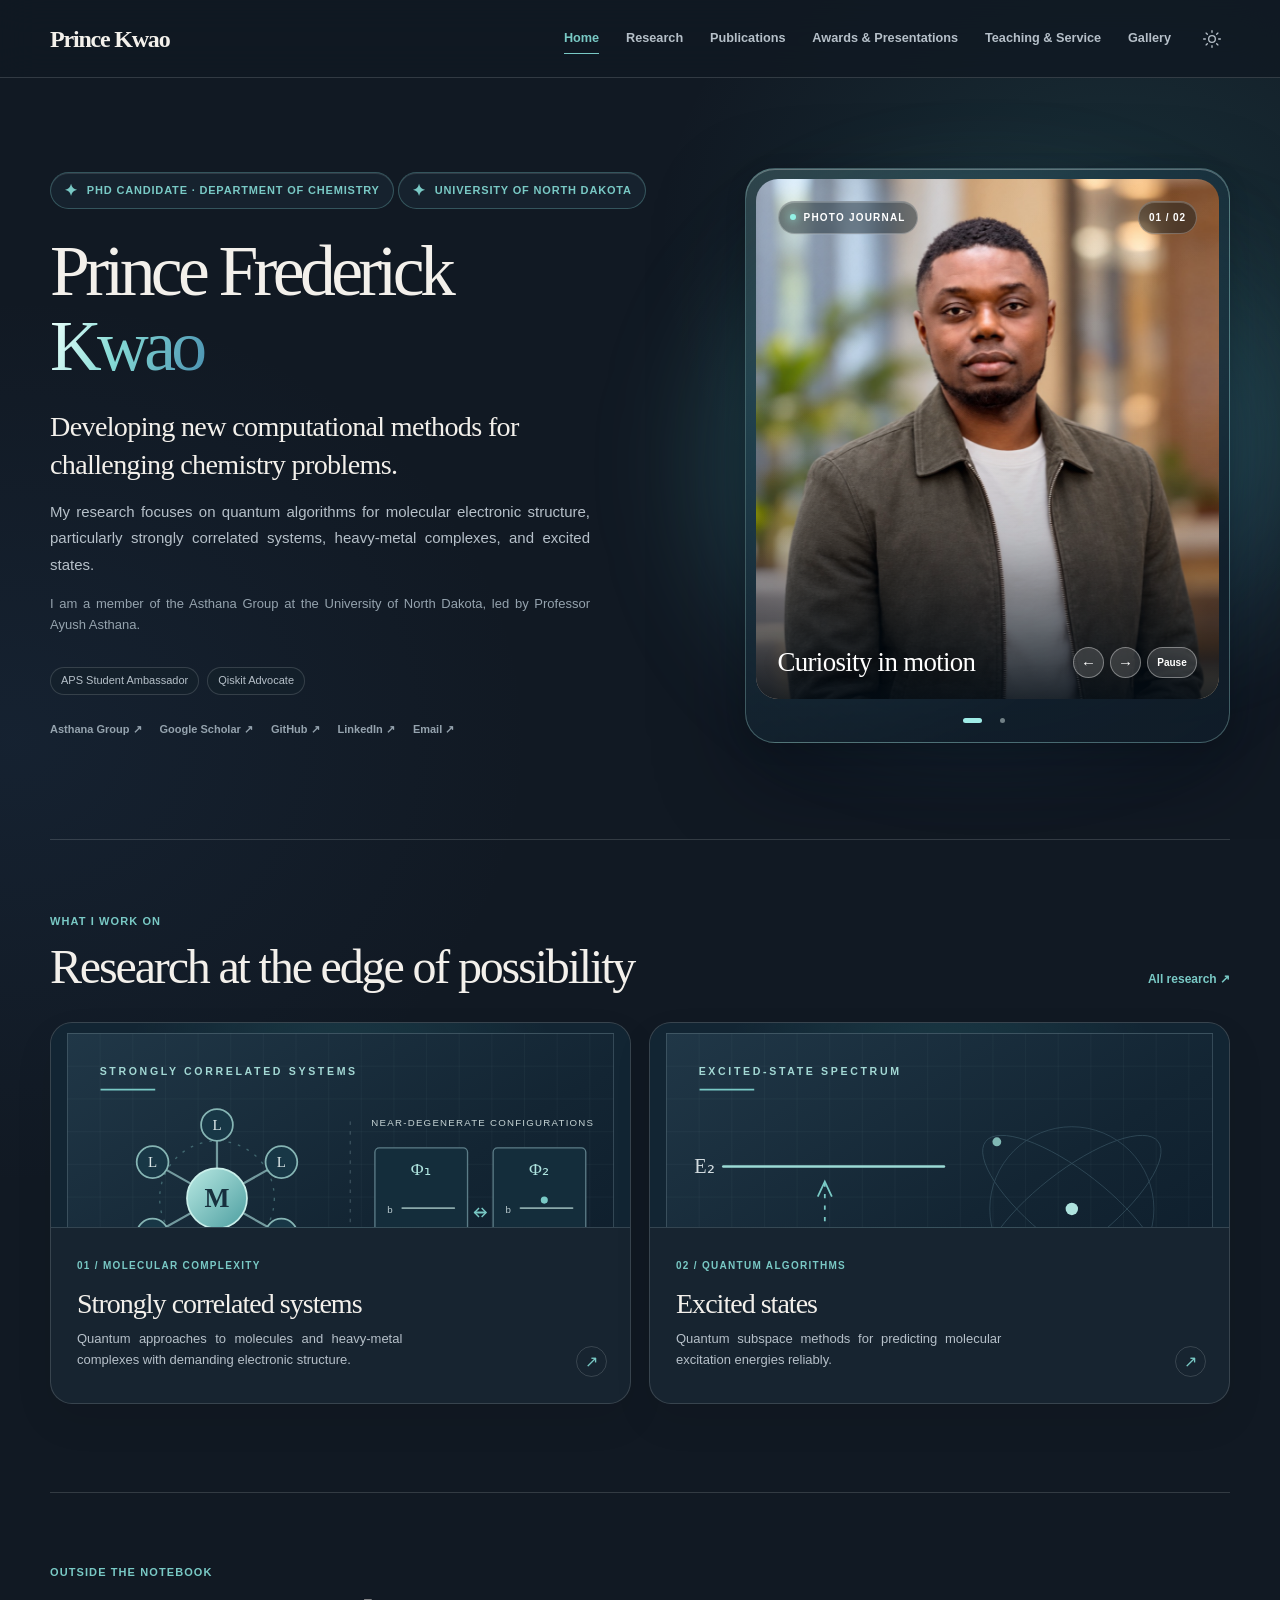
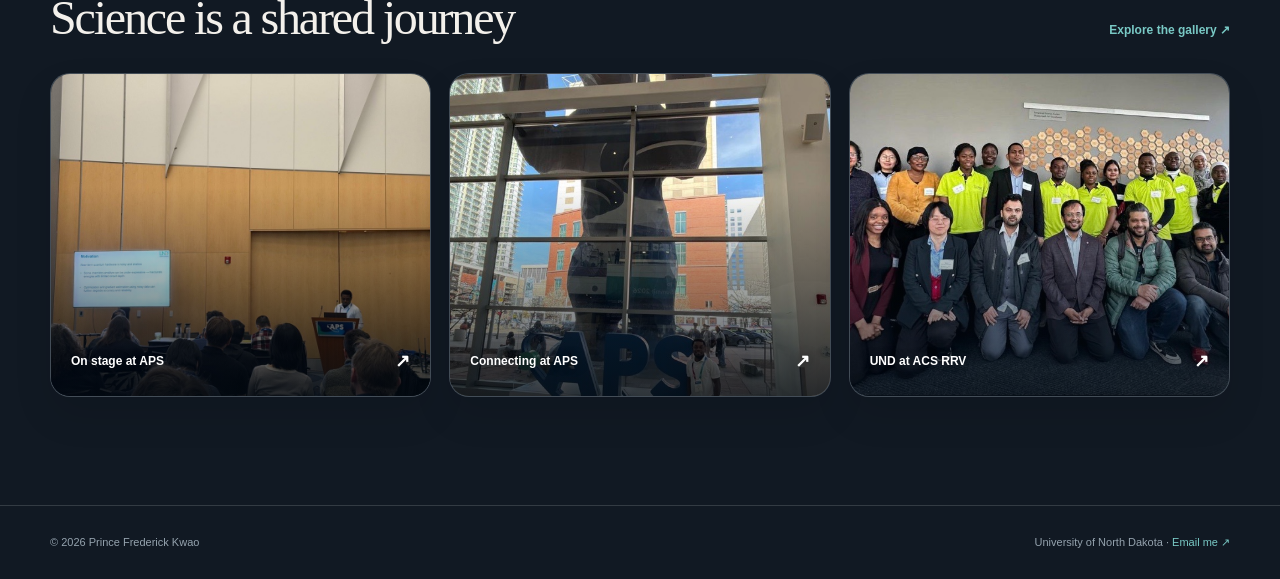
==== index.html @ b31c8ed3 "save" ====
<!doctype html>
<html lang="en" data-theme="dark">
<head>
  <meta charset="utf-8">
  <meta name="viewport" content="width=device-width, initial-scale=1">
  <meta name="theme-color" content="#111923">
  <meta name="color-scheme" content="dark light">
  <meta name="description" content="Prince Frederick Kwao studies quantum algorithms for strongly correlated molecules, heavy-metal complexes, and excited states at the University of North Dakota.">
  <meta property="og:type" content="website">
  <meta property="og:title" content="Prince Kwao">
  <meta property="og:description" content="Prince Frederick Kwao studies quantum algorithms for strongly correlated molecules, heavy-metal complexes, and excited states at the University of North Dakota.">
  <meta property="og:image" content="assets/hpg-home.jpg">
  <link rel="icon" type="image/svg+xml" href="assets/ini.svg">
  <link rel="stylesheet" href="styles.css">
  <script src="script.js" defer></script>
  <title>Prince Kwao | PhD Candidate</title>
</head>
<body class="home-page">
  <a class="skip-link" href="#main">Skip to content</a>
  <header class="site-header">
    <div class="container header-inner">
      <a class="site-name" href="index.html" aria-label="Prince Kwao, home">Prince Kwao</a>
      <nav class="site-nav" id="site-nav" aria-label="Main navigation">
          <a href="index.html" aria-current="page">Home</a>
          <a href="research.html">Research</a>
          <a href="publications.html">Publications</a>
          <a href="awards-presentations.html">Awards &amp; Presentations</a>
          <a href="teaching.html">Teaching &amp; Service</a>
          <a href="gallery.html">Gallery</a>

      </nav>
      <div class="header-controls">
        <button class="mobile-menu-toggle" type="button" data-menu-toggle aria-controls="site-nav" aria-expanded="false" aria-label="Open menu">Menu</button>
        <button class="icon-button theme-toggle" type="button" data-theme-toggle aria-label="Switch to light theme" title="Switch light/dark theme"><svg class="sun-icon" viewBox="0 0 24 24" fill="none" aria-hidden="true"><circle cx="12" cy="12" r="4" stroke="currentColor" stroke-width="1.6"/><path d="M12 2v2m0 16v2M4.9 4.9l1.5 1.5m11.2 11.2 1.5 1.5M2 12h2m16 0h2M4.9 19.1l1.5-1.5M17.6 6.4l1.5-1.5" stroke="currentColor" stroke-width="1.6" stroke-linecap="round"/></svg><svg class="moon-icon" viewBox="0 0 24 24" fill="none" aria-hidden="true"><path d="M20 14a8.5 8.5 0 0 1-10-10A8.5 8.5 0 1 0 20 14Z" stroke="currentColor" stroke-width="1.6" stroke-linejoin="round"/></svg></button>
      </div>
    </div>
  </header>
  <main id="main">
    <section class="home-hero" aria-labelledby="hero-title">
      <div class="container home-hero-grid">
        <div class="home-hero-copy">
          <p class="home-intro-label"><span class="home-intro-spark" aria-hidden="true">✦</span> PhD Candidate · Department of Chemistry</p>
          <p class="home-intro-label"><span class="home-intro-spark" aria-hidden="true">✦</span> University of North Dakota</p>
          <h1 id="hero-title"><span>Prince Frederick</span><span class="home-name-accent">Kwao</span></h1>
          <p class="home-hero-lead">Developing new computational methods for challenging chemistry problems.</p>
          <p class="home-hero-summary">My research focuses on quantum algorithms for molecular electronic structure, particularly strongly correlated systems, heavy-metal complexes, and excited states.</p>
          <p class="home-hero-affiliation">I am a member of the Asthana Group at the University of North Dakota, led by Professor Ayush Asthana.</p>

          <div class="home-credentials" aria-label="Professional roles">
            <span>APS Student Ambassador</span><span>Qiskit Advocate</span>
          </div>
          <div class="home-social" aria-label="Professional links">
            <a href="https://theasthanagroup.com/" target="_blank" rel="noopener noreferrer">Asthana Group ↗</a>
            <a href="https://scholar.google.com/citations?user=Vb4avzoAAAAJ" target="_blank" rel="noopener noreferrer">Google Scholar ↗</a>
            <a href="https://github.com/princekfred" target="_blank" rel="noopener noreferrer">GitHub ↗</a>
            <a href="https://www.linkedin.com/in/princekfred/" target="_blank" rel="noopener noreferrer">LinkedIn ↗</a>
            <a href="mailto:prince.kwao@und.edu">Email ↗</a>
          </div>
        </div>

        <div class="home-visual">
          <div class="home-visual-glow" aria-hidden="true"></div>
          <div class="home-picture-frame" data-home-slideshow role="region" aria-roledescription="carousel" aria-label="Prince Kwao in portraits and research moments">
            <div class="home-picture-stage">
              <figure class="home-slide is-active" data-slide data-caption="Curiosity in motion" aria-hidden="false">
                <img src="assets/prince-home.jpg" width="1254" height="1254" alt="Portrait of Prince Frederick Kwao wearing an olive jacket" fetchpriority="high">
              </figure>
              <figure class="home-slide" data-slide data-caption="A moment of recognition" data-detail="Academic recognition" aria-hidden="true">
                <img src="assets/gallery/academic-1.jpeg" width="767" height="1024" alt="Prince and a colleague holding graduate scholarship certificates" loading="lazy">
              </figure>
              <div class="home-picture-top" aria-hidden="true"><span class="home-photo-label"><span></span> Photo journal</span><span class="home-photo-count" data-slide-count>01 / 02</span></div>
              <div class="home-picture-bottom">
                <div class="home-picture-caption-wrap" aria-live="off" aria-atomic="true">
                  <p class="home-picture-detail" data-slide-detail></p>
                  <p class="home-picture-caption" data-slide-caption>Curiosity in motion</p>
                </div>
                <div class="home-picture-controls">
                  <button type="button" data-slide-prev aria-label="Previous photo"><span aria-hidden="true">←</span></button>
                  <button type="button" data-slide-next aria-label="Next photo"><span aria-hidden="true">→</span></button>
                  <button class="home-motion-toggle" type="button" data-slide-toggle aria-label="Pause photo slideshow"><span data-slide-toggle-label>Pause</span></button>
                </div>
              </div>
            </div>
            <div class="home-slide-dots" aria-label="Choose a photo">
              <button type="button" data-slide-dot aria-label="Show portrait in olive jacket" aria-current="true"><span></span></button>
              <button type="button" data-slide-dot aria-label="Show academic recognition photo"><span></span></button>
            </div>
          </div>
        </div>
      </div>
    </section>

    <section class="home-research container" aria-labelledby="home-research-title">
      <div class="home-section-heading">
        <div><p class="eyebrow">What I work on</p><h2 id="home-research-title">Research at the edge of possibility</h2></div>
        <a href="research.html" class="home-section-link">All research <span aria-hidden="true">↗</span></a>
      </div>
      <div class="home-research-grid">
        <a class="home-research-card" href="research.html#strong-correlation">
          <div class="home-research-art"><img src="assets/research-correlation.svg" width="620" height="380" alt="" loading="lazy"></div>
          <div class="home-research-card-copy"><span class="home-card-index">01 / Molecular complexity</span><h3>Strongly correlated systems</h3><p>Quantum approaches to molecules and heavy-metal complexes with demanding electronic structure.</p><span class="home-card-arrow" aria-hidden="true">↗</span></div>
        </a>
        <a class="home-research-card" href="research.html#excited-states">
          <div class="home-research-art"><img src="assets/research-excited.svg" width="620" height="380" alt="" loading="lazy"></div>
          <div class="home-research-card-copy"><span class="home-card-index">02 / Quantum algorithms</span><h3>Excited states</h3><p>Quantum subspace methods for predicting molecular excitation energies reliably.</p><span class="home-card-arrow" aria-hidden="true">↗</span></div>
        </a>
      </div>
    </section>

    <section class="home-moments container" aria-labelledby="home-moments-title">
      <div class="home-section-heading">
        <div><p class="eyebrow">Outside the notebook</p><h2 id="home-moments-title">Science is a shared journey</h2></div>
        <a href="gallery.html" class="home-section-link">Explore the gallery <span aria-hidden="true">↗</span></a>
      </div>
      <div class="home-moments-grid">
        <a class="home-moment-card" href="gallery.html#presentations"><img src="assets/gallery/aps'26.jpeg" width="1024" height="768" alt="Prince speaking during an APS conference presentation" loading="lazy"><span>On stage at APS <span aria-hidden="true">↗</span></span></a>
        <a class="home-moment-card" href="gallery.html#presentations"><img src="assets/gallery/APS-1.jpeg" width="576" height="1024" alt="Prince at an APS conference event" loading="lazy"><span>Connecting at APS <span aria-hidden="true">↗</span></span></a>
        <a class="home-moment-card" href="gallery.html#presentations"><img src="assets/gallery/ACS RRV 2026.jpeg" width="1024" height="536" alt="University of North Dakota group at the ACS Red River Valley research conference" loading="lazy"><span>UND at ACS RRV <span aria-hidden="true">↗</span></span></a>
      </div>
    </section>
  </main>
  <footer class="site-footer">
    <div class="container footer-inner">
      <span>© <span id="year">2026</span> Prince Frederick Kwao</span>
      <span>University of North Dakota · <a href="mailto:prince.kwao@und.edu">Email me ↗</a></span>
    </div>
  </footer>
</body>
</html>
---- styles.css ----
/* Prince Frederick Kwao — multi-page personal academic website.
   Plain CSS + HTML: nothing here requires a framework or paid hosting. */
:root {
  --bg: #111923;
  --panel: #192632;
  --panel-soft: #15212c;
  --text: #f3f0eb;
  --muted: #b6c0c9;
  --subtle: #95a3ae;
  --accent: #79C9C5;
  --accent-ink: #0e1924;
  --border: rgba(230, 233, 235, .16);
  --max: 1060px;
  --sans: -apple-system, BlinkMacSystemFont, "Segoe UI", Arial, sans-serif;
  --serif: Georgia, "Times New Roman", serif;
}
:root[data-theme="light"] {
  --bg: #fbfaf7;
  --panel: #fff;
  --panel-soft: #f4f2ed;
  --text: #202e3b;
  --muted: #4c5a65;
  --subtle: #63727e;
  --accent: #126B70;
  --accent-ink: #fff;
  --border: rgba(35, 50, 64, .15);
}
* { box-sizing: border-box; }
html { scroll-behavior: smooth; scroll-padding-top: 110px; }
body { background: var(--bg); color: var(--text); font: 15px/1.75 var(--sans); margin: 0; -webkit-font-smoothing: antialiased; }
a { color: inherit; text-decoration: none; }
button { font: inherit; }
img { display: block; max-width: 100%; }
h1, h2, h3, p { overflow-wrap: break-word; }
h1, h2, h3 { text-wrap: balance; }
:where(a,button):focus-visible { outline: 2px solid var(--accent); outline-offset: 5px; }
::selection { background: var(--accent); color: var(--accent-ink); }
.container { width: min(calc(100% - 56px), var(--max)); margin-inline: auto; }
.skip-link { position: fixed; top: -100px; left: 16px; padding: 8px 13px; background: var(--accent); color: var(--accent-ink); z-index: 50; }
.skip-link:focus { top: 14px; }

/* Top navigation deliberately stays visible, including on mobile. */
.site-header { position: sticky; z-index: 20; top: 0; border-bottom: 1px solid var(--border); background: var(--bg); }
@supports (backdrop-filter: blur(12px)) { .site-header { background: color-mix(in srgb, var(--bg) 95%, transparent); backdrop-filter: blur(12px); } }
.header-inner { min-height: 77px; display: flex; align-items: center; gap: 22px; }
.site-name { font-family: var(--serif); font-size: 24px; font-weight: 700; letter-spacing: -.045em; white-space: nowrap; }
.site-nav { display: flex; gap: clamp(14px, 2.1vw, 29px); align-items: center; margin-left: auto; }
.site-nav a { color: var(--muted); font-size: 12.7px; font-weight: 570; white-space: nowrap; padding: 8px 0; position: relative; }
.site-nav a:hover, .site-nav a[aria-current="page"] { color: var(--accent); }
.site-nav a[aria-current="page"]::after { position: absolute; content: ""; height: 1px; background: var(--accent); bottom: 4px; left: 0; right: 0; }
.header-controls { display: flex; align-items: center; }
.mobile-menu-toggle { display: none; }
.icon-button { display: grid; place-items: center; height: 37px; width: 37px; background: none; color: var(--muted); border: 1px solid transparent; border-radius: 50%; cursor: pointer; }
.icon-button:hover { background: var(--panel); color: var(--accent); }
.icon-button svg { width: 20px; height: 20px; }
:root[data-theme="light"] .sun-icon, :root[data-theme="dark"] .moon-icon { display: none; }

/* Shared type and links */
.eyebrow { margin: 0 0 13px; color: var(--accent); font-size: 11px; font-weight: 700; text-transform: uppercase; letter-spacing: .10em; }
.text-arrow, .quiet-link { display: inline-block; color: var(--accent); font-size: 13px; font-weight: 650; }
.text-arrow:hover, .quiet-link:hover { text-decoration: underline; text-underline-offset: 5px; }
.text-arrow span, .quiet-link span { padding-left: 4px; }
/* Align long-form copy on both edges without stretching labels and captions. */
.home-hero-summary, .home-hero-affiliation, .home-research-card p,
.page-lead, .research-feature p:not(.feature-number), .paper-description,
.teaching-list p:not(.eyebrow) {
  text-align: justify;
  text-justify: inter-word;
  hyphens: auto;
}

/* Home profile */
.hero { display: flex; flex-direction: column; align-items: center; justify-content: center; gap: 30px; min-height: calc(100vh - 145px); min-height: calc(100svh - 145px); padding-top: 70px; padding-bottom: 80px; text-align: center; }
.hero-photo { width: clamp(250px, 27vw, 320px); }
.hero-photo img { display: block; width: 100%; height: auto; -webkit-mask-image: linear-gradient(to bottom, #000 72%, transparent 100%); mask-image: linear-gradient(to bottom, #000 72%, transparent 100%); }
.hero-content { max-width: 760px; }
.hero .eyebrow { margin-bottom: 13px; }
.hero h1 { font: 400 clamp(48px, 6.5vw, 78px)/1.08 var(--serif); letter-spacing: -.05em; margin: 0 0 20px; }
.hero h1 span { color: var(--accent); }
.hero-summary { margin: 0 auto; max-width: 660px; color: var(--muted); font-size: clamp(15px, 1.7vw, 17px); line-height: 1.75; }
.hero-roles { margin: 16px 0 0; color: var(--accent); font-size: 12px; font-weight: 650; letter-spacing: .025em; }
.method-tags { display: flex; flex-wrap: wrap; gap: 8px; margin: 22px 0 20px; }
.method-tags span { padding: 4px 10px; border: 1px solid var(--border); border-radius: 3px; color: var(--muted); font-size: 11px; }
.profile-links { display: flex; flex-wrap: wrap; justify-content: center; gap: 10px; margin-top: 28px; }
.profile-links a { padding: 8px 15px; color: var(--accent); font-size: 12px; font-weight: 650; border: 1px solid var(--border); border-radius: 999px; background: var(--panel-soft); }
.profile-links a:hover { border-color: var(--accent); background: var(--panel); }
.compact-section { border-top: 1px solid var(--border); padding: 49px 0 57px; }
.compact-header { display: flex; align-items: baseline; justify-content: space-between; gap: 22px; margin-bottom: 22px; }
.compact-header h2 { font: 400 clamp(27px, 3.2vw, 36px)/1.2 var(--serif); letter-spacing: -.034em; margin: 0; }
.highlight-list { border-top: 1px solid var(--border); }
.highlight-list a { display: grid; grid-template-columns: 160px minmax(0,1fr) 24px; gap: 28px; align-items: baseline; padding: 19px 0; border-bottom: 1px solid var(--border); }
.highlight-meta { font-size: 12px; color: var(--subtle); }
.highlight-list strong { font: 400 clamp(16px, 1.7vw, 19px)/1.4 var(--serif); letter-spacing: -.012em; }
.highlight-arrow { justify-self: end; color: var(--accent); }
.highlight-list a:hover strong { color: var(--accent); }
.home-photos { padding-bottom: 72px; }
.preview-grid { display: grid; grid-template-columns: repeat(3,minmax(0,1fr)); gap: 18px; }
.preview-card { min-width: 0; }
.preview-card img { aspect-ratio: 3/2; width: 100%; height: auto; object-fit: cover; border: 1px solid var(--border); border-radius: 5px; }
.preview-card > span { display: flex; justify-content: space-between; padding: 9px 1px; font-size: 12px; color: var(--muted); }
.preview-card > span span { color: var(--accent); }
.preview-card:hover > span { color: var(--accent); }

/* Interior pages. Clear separation from homepage. */
.page-hero { padding-top: 84px; padding-bottom: 48px; border-bottom: 1px solid var(--border); }
.page-hero h1 { margin: 0 0 17px; max-width: 980px; font: 400 clamp(45px, 6vw, 74px)/1.15 var(--serif); letter-spacing: -.045em; }
.page-lead { margin: 0; max-width: 780px; color: var(--muted); font-size: clamp(15px, 1.8vw, 18px); line-height: 1.72; }
.page-hero .text-arrow { margin-top: 22px; }
.page-content { padding-top: 12px; padding-bottom: 46px; }
.research-feature { display: grid; grid-template-columns: 285px minmax(0,1fr); gap: 44px; align-items: start; border-bottom: 1px solid var(--border); padding: 47px 0; scroll-margin-top: 110px; }
.research-feature > img { display: block; width: 100%; height: auto; aspect-ratio: 620/380; object-fit: cover; background: var(--panel); border: 1px solid var(--border); border-radius: 5px; }
.feature-number { margin: 0 0 9px; font-size: 11px; font-weight: 700; letter-spacing: .09em; text-transform: uppercase; color: var(--accent); }
.research-feature h2 { margin: 0 0 15px; font: 400 clamp(26px, 3vw, 33px)/1.25 var(--serif); letter-spacing: -.029em; }
.research-feature p:not(.feature-number) { margin: 0 0 13px; max-width: 690px; color: var(--muted); line-height: 1.75; font-size: 14px; }
.research-feature .method-tags { margin: 19px 0 14px; }
.research-feature .text-arrow + .text-arrow { margin-left: 18px; }
/* Publication list */
.paper-list { padding: 0; margin: 0; list-style: none; }
.paper-list li { display: grid; grid-template-columns: 144px minmax(0,1fr); gap: 29px; padding: 36px 0 39px; border-bottom: 1px solid var(--border); scroll-margin-top: 105px; }
.paper-year { padding-top: 5px; font-size: 13px; color: var(--accent); font-weight: 700; }
.paper-year span { display: block; color: var(--subtle); font-size: 11px; font-weight: 400; }
.paper-detail h2 { margin: 0 0 11px; font: 400 clamp(21px, 2.4vw, 27px)/1.37 var(--serif); letter-spacing: -.02em; }
.paper-detail h2 a:hover { color: var(--accent); }
.paper-detail h2 a span { color: var(--accent); white-space: nowrap; }
.paper-detail .paper-authors { margin: 0 0 5px; color: var(--muted); font-size: 13px; line-height: 1.7; }
.paper-detail .paper-authors strong { color: var(--text); font-weight: 650; }
.paper-detail .paper-venue { margin: 0 0 16px; color: var(--subtle); font-size: 12px; }
.paper-description { margin: 0 0 15px; color: var(--muted); font-size: 14px; max-width: 770px; }

/* Awards and research presentations */
.record-section { padding-top: 48px; }
.record-section + .record-section { padding-top: 58px; padding-bottom: 70px; }
.record-section-heading { display: flex; align-items: baseline; justify-content: space-between; gap: 24px; margin-bottom: 21px; }
.record-section-heading h2 { margin: 0; font: 400 clamp(30px, 3.5vw, 39px)/1.2 var(--serif); letter-spacing: -.035em; }
.record-section-heading span { color: var(--subtle); font-size: 12px; }
.record-list { list-style: none; padding: 0; margin: 0; border-top: 1px solid var(--border); }
.record-list li { display: grid; grid-template-columns: minmax(0,1fr) 134px; gap: 24px; align-items: baseline; padding: 22px 0 24px; border-bottom: 1px solid var(--border); }
.record-list h3 { margin: 0; font: 400 clamp(18px, 2.2vw, 22px)/1.4 var(--serif); letter-spacing: -.018em; }
.record-source { margin: 5px 0 0; color: var(--muted); font-size: 13px; line-height: 1.6; }
.record-date { justify-self: end; color: var(--accent); font-size: 12px; font-weight: 650; white-space: nowrap; }
.record-format { display: inline-block; margin-left: 10px; padding-left: 12px; border-left: 1px solid var(--border); color: var(--subtle); font-size: 12px; }
.record-group-label { margin: 0 0 13px; color: var(--accent); font-size: 11px; font-weight: 700; letter-spacing: .1em; text-transform: uppercase; }
.record-list + .record-group-label { margin-top: 36px; }

/* Always-visible photos: no JS or filters needed to see any image. */
.gallery-note { font-size: 12px; color: var(--subtle); margin: 18px 0 0; }
.gallery-page-section { padding-top: 48px; padding-bottom: 45px; scroll-margin-top: 114px; }
.awards-section { padding-top: 39px; border-top: 1px solid var(--border); padding-bottom: 89px; }
.gallery-page-section .compact-header { margin-bottom: 21px; }
.subtle-count { color: var(--subtle); font-size: 12px; }
.gallery-grid { display: grid; grid-template-columns: repeat(2,minmax(0,1fr)); column-gap: 24px; row-gap: 33px; }
.photo-card { margin: 0; min-width: 0; }
.photo-link { position: relative; display: block; border: 1px solid var(--border); border-radius: 5px; background: var(--panel); overflow: hidden; }
.photo-link img { aspect-ratio: 3/2; object-fit: cover; width: 100%; height: auto; transition: transform .22s ease; }
.photo-link:hover img { transform: scale(1.016); }
.photo-open { position: absolute; bottom: 10px; right: 11px; width: 29px; height: 29px; display: grid; place-items: center; border-radius: 50%; background: rgba(10,19,29,.8); border: 1px solid rgba(255,255,255,.3); color: white; }
.photo-card figcaption { padding: 9px 2px 0; }
.photo-card figcaption strong { display: block; font-size: 13px; font-weight: 650; }
.lightbox { width: min(95vw,1100px); max-height: 94vh; padding: 14px; background: #111923; color: #f3f0eb; border-radius: 7px; border: 1px solid rgba(255,255,255,.25); box-shadow: 0 30px 80px #0008; }
.lightbox::backdrop { background: rgba(1,4,8,.85); }
.lightbox > img { width: 100%; max-height: calc(94vh - 85px); object-fit: contain; }
.lightbox > p { font-size: 13px; padding: 0 4px; color: #d7dde1; }
.lightbox-close { position: absolute; z-index: 2; right: 22px; top: 22px; width: 38px; height: 38px; background: rgba(8,15,22,.86); color: white; border: 0; border-radius: 50%; font-size: 25px; cursor: pointer; }

/* Teaching */
.teaching-list { max-width: 920px; }
.teaching-list article { display: grid; grid-template-columns: 70px minmax(0,1fr); gap: 23px; padding: 37px 0 39px; border-bottom: 1px solid var(--border); }
.teaching-index { font: 400 31px/1.1 var(--serif); color: var(--accent); }
.teaching-list .eyebrow { margin-bottom: 8px; }
.teaching-list h2 { font: 400 clamp(24px, 2.7vw, 30px)/1.3 var(--serif); margin: 0 0 12px; letter-spacing: -.02em; }
.teaching-list p:not(.eyebrow) { margin: 0; max-width: 700px; color: var(--muted); font-size: 14px; }
.volunteer-section { padding-top: 22px; padding-bottom: 70px; scroll-margin-top: 110px; }
.volunteer-section .record-date { display: flex; flex-direction: column; align-items: flex-end; gap: 2px; text-align: right; }

.site-footer { margin-top: 20px; border-top: 1px solid var(--border); padding: 27px 0; }
.footer-inner { display: flex; justify-content: space-between; gap: 18px; font-size: 11px; color: var(--subtle); }
.footer-inner a { color: var(--accent); }
.footer-inner a:hover { text-decoration: underline; }

@media (max-width: 1050px) {
  .header-inner { flex-wrap: wrap; align-content: center; padding-block: 12px; gap: 3px 20px; }
  .site-nav { flex: 1 1 100%; order: 3; margin-left: 0; gap: 23px; }
  .site-name { flex: 1; }
  .hero { min-height: auto; }
}
@media (max-width: 760px) {
  .hero { padding-top: 60px; padding-bottom: 70px; }
  .hero-photo { width: min(290px, 62vw); }
  .research-feature { grid-template-columns: 220px minmax(0,1fr); gap: 22px; }
  .research-feature h2 { font-size: 27px; }
  .highlight-list a { grid-template-columns: 130px minmax(0,1fr) 20px; gap: 17px; }
}
@media (max-width: 620px) {
  .container { width: min(calc(100% - 36px), var(--max)); }
  .header-inner { min-height: 72px; padding-block: 10px; }
  .site-name { font-size: 22px; }
  .site-nav { display: flex; flex-wrap: wrap; column-gap: 23px; row-gap: 0; }
  .site-nav a { font-size: 12px; padding: 5px 0; }
  .site-nav a[aria-current="page"]::after { bottom: 3px; }
  .hero { gap: 25px; padding: 48px 0 62px; }
  .hero-photo { width: min(250px, 68vw); }
  .hero h1 { font-size: clamp(42px, 10vw, 57px); margin-bottom: 16px; }
  .hero-summary { font-size: 15px; }
  .profile-links { margin-top: 24px; gap: 9px; }
  .profile-links a { padding: 7px 12px; }
  .page-hero { padding: 49px 0 39px; }
  .page-hero h1 { font-size: clamp(40px, 9vw, 58px); }
  .compact-section { padding: 43px 0 51px; }
  .compact-header { display: flex; align-items: baseline; gap: 16px; }
  .compact-header h2 { font-size: 28px; }
  .quiet-link { font-size: 12px; white-space: nowrap; }
  .highlight-list a { grid-template-columns: 1fr 16px; gap: 6px 12px; }
  .highlight-meta { grid-column: 1; }
  .highlight-list strong { grid-column: 1; }
  .highlight-arrow { grid-column: 2; grid-row: 2; }
  .preview-grid { grid-template-columns: repeat(2,minmax(0,1fr)); gap: 15px; }
  .preview-card:nth-child(3) { grid-column: 1 / -1; }
  .research-feature { grid-template-columns: 1fr; gap: 20px; padding: 34px 0 38px; }
  .research-feature > img { width: min(100%,450px); }
  .research-feature h2 { font-size: 28px; }
  .paper-list li { grid-template-columns: 1fr; gap: 10px; }
  .paper-year span { display: inline; margin-left: 8px; }
  .record-list li { grid-template-columns: 1fr; gap: 5px; }
  .record-date { justify-self: start; grid-row: 1; }
  .volunteer-section .record-date { align-items: flex-start; text-align: left; }
  .gallery-grid { gap: 20px; }
  .footer-inner { display: block; }
  .footer-inner > span { display: block; }
}
@media (max-width: 450px) {
  .preview-grid, .gallery-grid { grid-template-columns: 1fr; }
  .preview-card:nth-child(3) { grid-column: auto; }
  .preview-card img { max-height: 235px; }
  .gallery-page-section .compact-header { align-items: flex-start; }
  .subtle-count { white-space: nowrap; }
  .teaching-list article { grid-template-columns: 41px 1fr; gap: 15px; }
  .teaching-index { font-size: 26px; }
  .quiet-link { max-width: 133px; white-space: normal; text-align: right; }
}
@media (prefers-reduced-motion: reduce) {
  html { scroll-behavior: auto; }
  .photo-link img { transition: none; }
}

/* Home: luminous surfaces and a gently moving photographic journal. */
.home-page {
  background:
    radial-gradient(ellipse 38rem 32rem at 87% 11%, rgba(72, 174, 173, .15), transparent 75%),
    radial-gradient(ellipse 42rem 36rem at 1% 34%, rgba(50, 92, 141, .13), transparent 77%),
    var(--bg);
}
.home-page .container { --max: 1180px; }
.home-page .site-header { background: color-mix(in srgb, var(--bg) 82%, transparent); backdrop-filter: blur(18px); -webkit-backdrop-filter: blur(18px); }
.home-page .site-name { letter-spacing: -.05em; }
.home-hero { position: relative; isolation: isolate; overflow: hidden; padding: clamp(62px, 7vw, 106px) 0 96px; }
.home-hero::before { content: ""; position: absolute; z-index: -1; width: 570px; height: 570px; right: -170px; top: 10%; border-radius: 50%; background: radial-gradient(circle, rgba(78, 184, 180, .18), transparent 66%); filter: blur(25px); pointer-events: none; }
.home-hero-grid { display: grid; grid-template-columns: minmax(0, 1.12fr) minmax(0, .88fr); align-items: center; gap: clamp(44px, 6vw, 88px); }
.home-hero-copy { position: relative; z-index: 1; min-width: 0; }
.home-intro-label { display: inline-flex; align-items: center; gap: 9px; margin: 0 0 25px; padding: 8px 13px; border: 1px solid color-mix(in srgb, var(--accent) 31%, transparent); border-radius: 999px; background: color-mix(in srgb, var(--panel) 78%, transparent); color: var(--accent); font-size: 11px; font-weight: 700; letter-spacing: .075em; text-transform: uppercase; box-shadow: inset 0 1px rgba(255,255,255,.11); }
.home-intro-spark { color: var(--accent); font-size: 16px; line-height: 1; }
.home-hero h1 { margin: 0 0 25px; font: 400 clamp(55px, 5.6vw, 78px)/1.035 var(--serif); letter-spacing: -.065em; }
.home-hero h1 > span { display: block; }
.home-name-accent { width: fit-content; padding-right: .08em; background: linear-gradient(110deg, #e7fffa 4%, #85dad5 43%, #488eaf 100%); color: transparent; -webkit-background-clip: text; background-clip: text; }
.home-hero-lead { max-width: 540px; margin: 0 0 15px; font: 400 clamp(22px, 2.2vw, 29px)/1.35 var(--serif); letter-spacing: -.024em; color: var(--text); }
.home-hero-summary { max-width: 540px; margin: 0; color: var(--muted); font-size: 15px; line-height: 1.78; }
.home-hero-affiliation { max-width: 540px; margin: 14px 0 0; color: var(--subtle); font-size: 13px; line-height: 1.65; }
.home-hero-affiliation a { color: var(--accent); font-weight: 700; text-decoration: underline; text-underline-offset: 3px; }
.home-hero-actions { display: flex; flex-wrap: wrap; gap: 11px; margin-top: 32px; }
.home-button { display: inline-flex; align-items: center; justify-content: center; gap: 22px; min-height: 49px; padding: 11px 20px; border: 1px solid var(--border); border-radius: 999px; font-size: 12px; font-weight: 750; letter-spacing: .015em; transition: transform .22s ease, box-shadow .22s ease, border-color .22s ease; }
.home-button span { font-size: 16px; line-height: 1; }
.home-button:hover { transform: translateY(-2px); }
.home-button-primary { color: #09232c; background: linear-gradient(125deg, #a4eeeb, #6ac6c5 73%, #6ba4c2); border-color: rgba(182, 255, 249, .72); box-shadow: inset 0 1px rgba(255,255,255,.7), 0 14px 28px rgba(26, 114, 128, .19); }
.home-button-primary:hover { box-shadow: inset 0 1px rgba(255,255,255,.7), 0 18px 32px rgba(26, 114, 128, .29); }
.home-button-secondary { color: var(--text); background: color-mix(in srgb, var(--panel) 68%, transparent); box-shadow: inset 0 1px rgba(255,255,255,.1); }
.home-button-secondary:hover { border-color: var(--accent); }
.home-credentials { display: flex; flex-wrap: wrap; gap: 8px; margin-top: 31px; }
.home-credentials span { padding: 5px 10px; border: 1px solid var(--border); border-radius: 999px; color: var(--muted); font-size: 11px; line-height: 1.45; background: color-mix(in srgb, var(--panel-soft) 70%, transparent); }
.home-social { display: flex; flex-wrap: wrap; gap: 9px 18px; margin-top: 25px; }
.home-social a { color: var(--subtle); font-size: 11px; font-weight: 700; transition: color .2s ease; }
.home-social a:hover { color: var(--accent); }

.home-visual { position: relative; width: 100%; min-width: 0; max-width: 500px; justify-self: end; }
.home-visual-glow { position: absolute; inset: 8% -7% 4%; z-index: -1; border-radius: 48%; background: linear-gradient(140deg, rgba(85, 207, 196, .29), rgba(53, 91, 145, .27)); filter: blur(54px); animation: home-glow 9s ease-in-out infinite alternate; }
.home-picture-frame { position: relative; padding: 10px 10px 0; border: 1px solid rgba(183, 246, 241, .28); border-radius: 30px; background: linear-gradient(145deg, rgba(179, 255, 248, .18), rgba(35, 71, 88, .38) 30%, rgba(16, 29, 41, .89) 80%); box-shadow: inset 0 1px rgba(255,255,255,.28), 0 35px 90px rgba(0, 8, 20, .36), 0 4px 20px rgba(0,0,0,.16); }
.home-picture-stage { position: relative; isolation: isolate; aspect-ratio: 0.89; overflow: hidden; border-radius: 22px; background: #18303c; }
.home-picture-stage::after { content: ""; position: absolute; inset: 0; z-index: 1; pointer-events: none; background: linear-gradient(145deg, rgba(255,255,255,.22) 0%, rgba(255,255,255,.025) 22%, transparent 48%), linear-gradient(to top, rgba(3,12,20,.89), rgba(3,12,20,.24) 31%, transparent 58%); }
.home-slide { position: absolute; inset: 0; margin: 0; opacity: 0; visibility: hidden; transition: opacity .9s ease, visibility .9s ease; }
.home-slide.is-active { opacity: 1; visibility: visible; }
.home-slide img { width: 100%; height: 100%; object-fit: cover; object-position: center 34%; }
.home-slide:nth-child(3) img { object-position: center 42%; }
.home-slide:nth-child(4) img { object-position: center 40%; }
.home-slide.is-active img { animation: home-photo-pan 7s ease-out both; }
.home-picture-top, .home-picture-bottom { position: absolute; right: 22px; left: 22px; z-index: 2; display: flex; align-items: center; justify-content: space-between; gap: 14px; }
.home-picture-top { top: 22px; }
.home-photo-label, .home-photo-count { border: 1px solid rgba(255,255,255,.26); border-radius: 999px; background: rgba(10, 23, 30, .44); color: #fff; backdrop-filter: blur(13px); -webkit-backdrop-filter: blur(13px); box-shadow: inset 0 1px rgba(255,255,255,.2); }
.home-photo-label { display: inline-flex; align-items: center; gap: 8px; padding: 7px 11px; font-size: 10px; font-weight: 800; letter-spacing: .12em; text-transform: uppercase; }
.home-photo-label span { width: 6px; height: 6px; border-radius: 50%; background: #93f1e6; box-shadow: 0 0 9px #93f1e6; }
.home-photo-count { padding: 7px 10px; font-size: 10px; font-weight: 700; letter-spacing: .09em; }
.home-picture-bottom { bottom: 21px; align-items: end; }
.home-picture-caption-wrap { min-width: 0; }
.home-picture-detail { margin: 0 0 4px; color: #b6e2df; font-size: 10px; font-weight: 750; letter-spacing: .13em; text-transform: uppercase; }
.home-picture-caption { margin: 0; color: white; font: 400 clamp(20px, 2.1vw, 28px)/1.15 var(--serif); letter-spacing: -.025em; text-shadow: 0 2px 16px rgba(0,0,0,.28); }
.home-picture-controls { display: flex; flex: none; gap: 6px; align-items: center; }
.home-picture-controls button { display: grid; place-items: center; width: 31px; height: 31px; padding: 0; border: 1px solid rgba(255,255,255,.36); border-radius: 50%; background: rgba(255,255,255,.15); color: #fff; cursor: pointer; backdrop-filter: blur(10px); -webkit-backdrop-filter: blur(10px); transition: background .2s ease, transform .2s ease; }
.home-picture-controls button:hover { background: rgba(255,255,255,.3); transform: translateY(-2px); }
.home-picture-controls button span { line-height: 1; }
.home-picture-controls .home-motion-toggle { width: auto; min-width: 50px; padding: 0 9px; border-radius: 999px; font-size: 10px; font-weight: 750; }
.home-slide-dots { display: flex; justify-content: center; align-items: center; gap: 5px; min-height: 43px; }
.home-slide-dots button { display: grid; place-items: center; width: 25px; height: 25px; padding: 0; border: 0; border-radius: 50%; background: none; cursor: pointer; }
.home-slide-dots button span { width: 5px; height: 5px; border-radius: 5px; background: rgba(230,248,246,.45); transition: width .3s ease, background .3s ease; }
.home-slide-dots button.is-active span, .home-slide-dots button[aria-current="true"] span { width: 19px; background: #9fece7; }

.home-research, .home-moments { position: relative; padding-top: 72px; padding-bottom: 88px; border-top: 1px solid var(--border); }
.home-section-heading { display: flex; align-items: end; justify-content: space-between; gap: 28px; margin-bottom: 28px; }
.home-section-heading .eyebrow { margin-bottom: 8px; }
.home-section-heading h2 { margin: 0; max-width: 700px; font: 400 clamp(32px, 3.9vw, 48px)/1.14 var(--serif); letter-spacing: -.045em; }
.home-section-link { flex: none; color: var(--accent); font-size: 12px; font-weight: 750; white-space: nowrap; padding-bottom: 4px; }
.home-section-link:hover { text-decoration: underline; text-underline-offset: 5px; }
.home-research-grid { display: grid; grid-template-columns: repeat(2, minmax(0, 1fr)); gap: 18px; }
.home-research-card { display: block; overflow: hidden; min-width: 0; border: 1px solid var(--border); border-radius: 22px; background: color-mix(in srgb, var(--panel) 91%, transparent); box-shadow: inset 0 1px rgba(255,255,255,.1), 0 17px 38px rgba(0,0,0,.08); transition: transform .25s ease, border-color .25s ease, box-shadow .25s ease; }
.home-research-card:hover { transform: translateY(-5px); border-color: color-mix(in srgb, var(--accent) 55%, transparent); box-shadow: 0 25px 45px rgba(0,0,0,.14); }
.home-research-art { display: grid; place-items: center; height: 205px; overflow: hidden; padding: 10px 16px; background: radial-gradient(circle at 50% 40%, rgba(73, 171, 171, .17), transparent 70%), #122533; border-bottom: 1px solid var(--border); }
.home-research-art img { width: 100%; height: 100%; object-fit: contain; }
.home-research-card-copy { position: relative; min-height: 175px; padding: 23px 66px 27px 26px; }
.home-card-index { color: var(--accent); font-size: 10px; font-weight: 800; letter-spacing: .13em; text-transform: uppercase; }
.home-research-card h3 { margin: 9px 0 8px; font: 400 clamp(22px, 2.5vw, 28px)/1.2 var(--serif); letter-spacing: -.035em; }
.home-research-card p { margin: 0; max-width: 45ch; color: var(--muted); font-size: 13px; line-height: 1.62; }
.home-card-arrow { position: absolute; right: 23px; bottom: 26px; display: grid; place-items: center; width: 31px; height: 31px; border: 1px solid var(--border); border-radius: 50%; color: var(--accent); font-size: 16px; }
.home-moments { padding-top: 70px; padding-bottom: 108px; }
.home-moments-grid { display: grid; grid-template-columns: repeat(3, minmax(0, 1fr)); gap: 18px; }
.home-moment-card { position: relative; display: block; min-width: 0; overflow: hidden; border: 1px solid rgba(255,255,255,.18); border-radius: 20px; background: var(--panel); box-shadow: 0 18px 38px rgba(0,0,0,.1); }
.home-moment-card::after { content: ""; position: absolute; inset: 35% 0 0; pointer-events: none; background: linear-gradient(transparent, rgba(2,10,18,.76)); }
.home-moment-card img { width: 100%; aspect-ratio: 1.18; height: auto; object-fit: cover; object-position: center 42%; transition: transform .5s ease; }
.home-moment-card:nth-child(2) img { object-position: center 40%; }
.home-moment-card:hover img { transform: scale(1.05); }
.home-moment-card > span { position: absolute; z-index: 1; right: 20px; bottom: 18px; left: 20px; display: flex; justify-content: space-between; align-items: center; gap: 8px; color: #fff; font-size: 12px; font-weight: 750; text-shadow: 0 1px 12px #0007; }
.home-moment-card > span span { font-size: 18px; }
.home-page .site-footer { margin-top: 0; }

:root[data-theme="light"] .home-page { background: radial-gradient(ellipse 38rem 32rem at 87% 11%, rgba(65, 157, 169, .16), transparent 75%), radial-gradient(ellipse 42rem 36rem at 1% 34%, rgba(112, 159, 191, .16), transparent 77%), var(--bg); }
:root[data-theme="light"] .home-name-accent { background-image: linear-gradient(110deg, #075c62, #168b91 55%, #3b729f); }
:root[data-theme="light"] .home-picture-frame { background: linear-gradient(145deg, rgba(114, 185, 185, .45), rgba(242, 251, 248, .87) 35%, rgba(180, 204, 214, .57)); border-color: rgba(32, 111, 124, .3); box-shadow: inset 0 1px rgba(255,255,255,.8), 0 29px 65px rgba(39, 82, 102, .2); }
:root[data-theme="light"] .home-intro-label { background: rgba(255,255,255,.7); }

@keyframes home-photo-pan { from { transform: scale(1.015) translateY(0); } to { transform: scale(1.085) translateY(-1.1%); } }
@keyframes home-glow { from { transform: translate(-8px, 4px) scale(.98); } to { transform: translate(12px, -11px) scale(1.04); } }

@media (max-width: 950px) {
  .home-hero { padding-top: 64px; padding-bottom: 80px; }
  .home-hero-grid { gap: 36px; }
  .home-hero h1 { font-size: clamp(49px, 5.7vw, 66px); }
  .home-picture-bottom { align-items: start; flex-direction: column; }
}
@media (max-width: 760px) {
  .home-hero-grid { grid-template-columns: 1fr; gap: 52px; }
  .home-hero-copy { max-width: 660px; }
  .home-hero h1 { font-size: clamp(54px, 9vw, 76px); }
  .home-visual { max-width: 550px; justify-self: center; }
  .home-picture-bottom { flex-direction: row; align-items: end; }
  .home-research-grid { grid-template-columns: 1fr; }
  .home-research-art { height: 230px; }
  .home-moments-grid { gap: 12px; }
  .home-moment-card > span { right: 12px; bottom: 11px; left: 12px; font-size: 11px; }
}
@media (max-width: 620px) {
  .home-hero { padding: 47px 0 68px; }
  .home-intro-label { margin-bottom: 22px; font-size: 10px; }
  .home-hero h1 { font-size: clamp(46px, 10vw, 60px); margin-bottom: 20px; }
  .home-hero-lead { font-size: 23px; }
  .home-hero-summary { font-size: 14px; }
  .home-hero-actions { margin-top: 26px; }
  .home-button { min-height: 46px; }
  .home-social { gap: 10px 16px; }
  .home-hero-grid { gap: 42px; }
  .home-picture-frame { border-radius: 23px; padding: 7px 7px 0; }
  .home-picture-stage { border-radius: 17px; }
  .home-picture-top { top: 13px; right: 13px; left: 13px; }
  .home-picture-bottom { right: 15px; bottom: 16px; left: 15px; align-items: start; flex-direction: column; }
  .home-picture-caption { font-size: 21px; }
  .home-picture-controls { gap: 4px; }
  .home-picture-controls button { width: 42px; height: 42px; }
  .home-picture-controls .home-motion-toggle { min-width: 62px; }
  .home-slide-dots { min-height: 51px; gap: 0; }
  .home-slide-dots button { width: 42px; height: 42px; }
  .home-research, .home-moments { padding-top: 52px; padding-bottom: 69px; }
  .home-section-heading { align-items: start; flex-direction: column; gap: 14px; }
  .home-section-heading h2 { font-size: 36px; }
  .home-research-art { height: 185px; }
  .home-moments-grid { grid-template-columns: 1fr; gap: 14px; }
  .home-moment-card img { aspect-ratio: 1.5; }
}
@media (max-width: 380px) {
  .home-hero h1 { font-size: 43px; }
  .home-picture-bottom { align-items: start; flex-direction: column; }
}
@media (prefers-reduced-motion: reduce) {
  .home-visual-glow, .home-slide.is-active img { animation: none; }
  .home-slide, .home-button, .home-social a, .home-picture-controls button, .home-slide-dots button span, .home-research-card, .home-moment-card img { transition: none; }
  .home-motion-toggle { display: none !important; }
}

/* A compact header prevents the navigation from taking multiple rows. */
@media (max-width: 1050px) {
  .header-inner { min-height: 66px; gap: 0 10px; }
  .site-name { flex: 1 1 auto; min-width: 0; }
  .header-controls { gap: 4px; margin-left: auto; }
  .header-controls .icon-button { width: 44px; height: 44px; }
  .has-js .mobile-menu-toggle {
    display: inline-flex;
    align-items: center;
    justify-content: center;
    min-height: 44px;
    padding: 0 13px;
    border: 1px solid var(--border);
    border-radius: 8px;
    background: var(--panel);
    color: var(--text);
    font-size: 13px;
    font-weight: 650;
    cursor: pointer;
  }
  .mobile-menu-toggle[aria-expanded="true"] { border-color: var(--accent); color: var(--accent); }
  .has-js .site-nav { display: none; }
  .has-js .site-nav.is-open {
    display: grid;
    flex: 1 1 100%;
    grid-template-columns: repeat(3, minmax(0, 1fr));
    gap: 4px 8px;
    order: 3;
    margin: 10px 0 0;
    padding: 10px 0 4px;
    border-top: 1px solid var(--border);
    max-height: calc(100vh - 84px);
    max-height: calc(100dvh - 84px);
    overflow-y: auto;
    overscroll-behavior: contain;
  }
  .site-nav a {
    display: flex;
    align-items: center;
    min-height: 44px;
    padding: 10px 12px;
    border-radius: 8px;
    font-size: 13px;
    line-height: 1.3;
    white-space: normal;
  }
  .site-nav a[aria-current="page"] { background: var(--panel); }
  .site-nav a[aria-current="page"]::after { display: none; }
}
@media (max-width: 620px) {
  .container { width: min(calc(100% - 32px), var(--max)); }
  .has-js .site-nav.is-open { grid-template-columns: repeat(2, minmax(0, 1fr)); }
  .home-intro-label { max-width: 100%; line-height: 1.35; }
  .home-research-card-copy { padding: 21px 54px 24px 20px; }
}
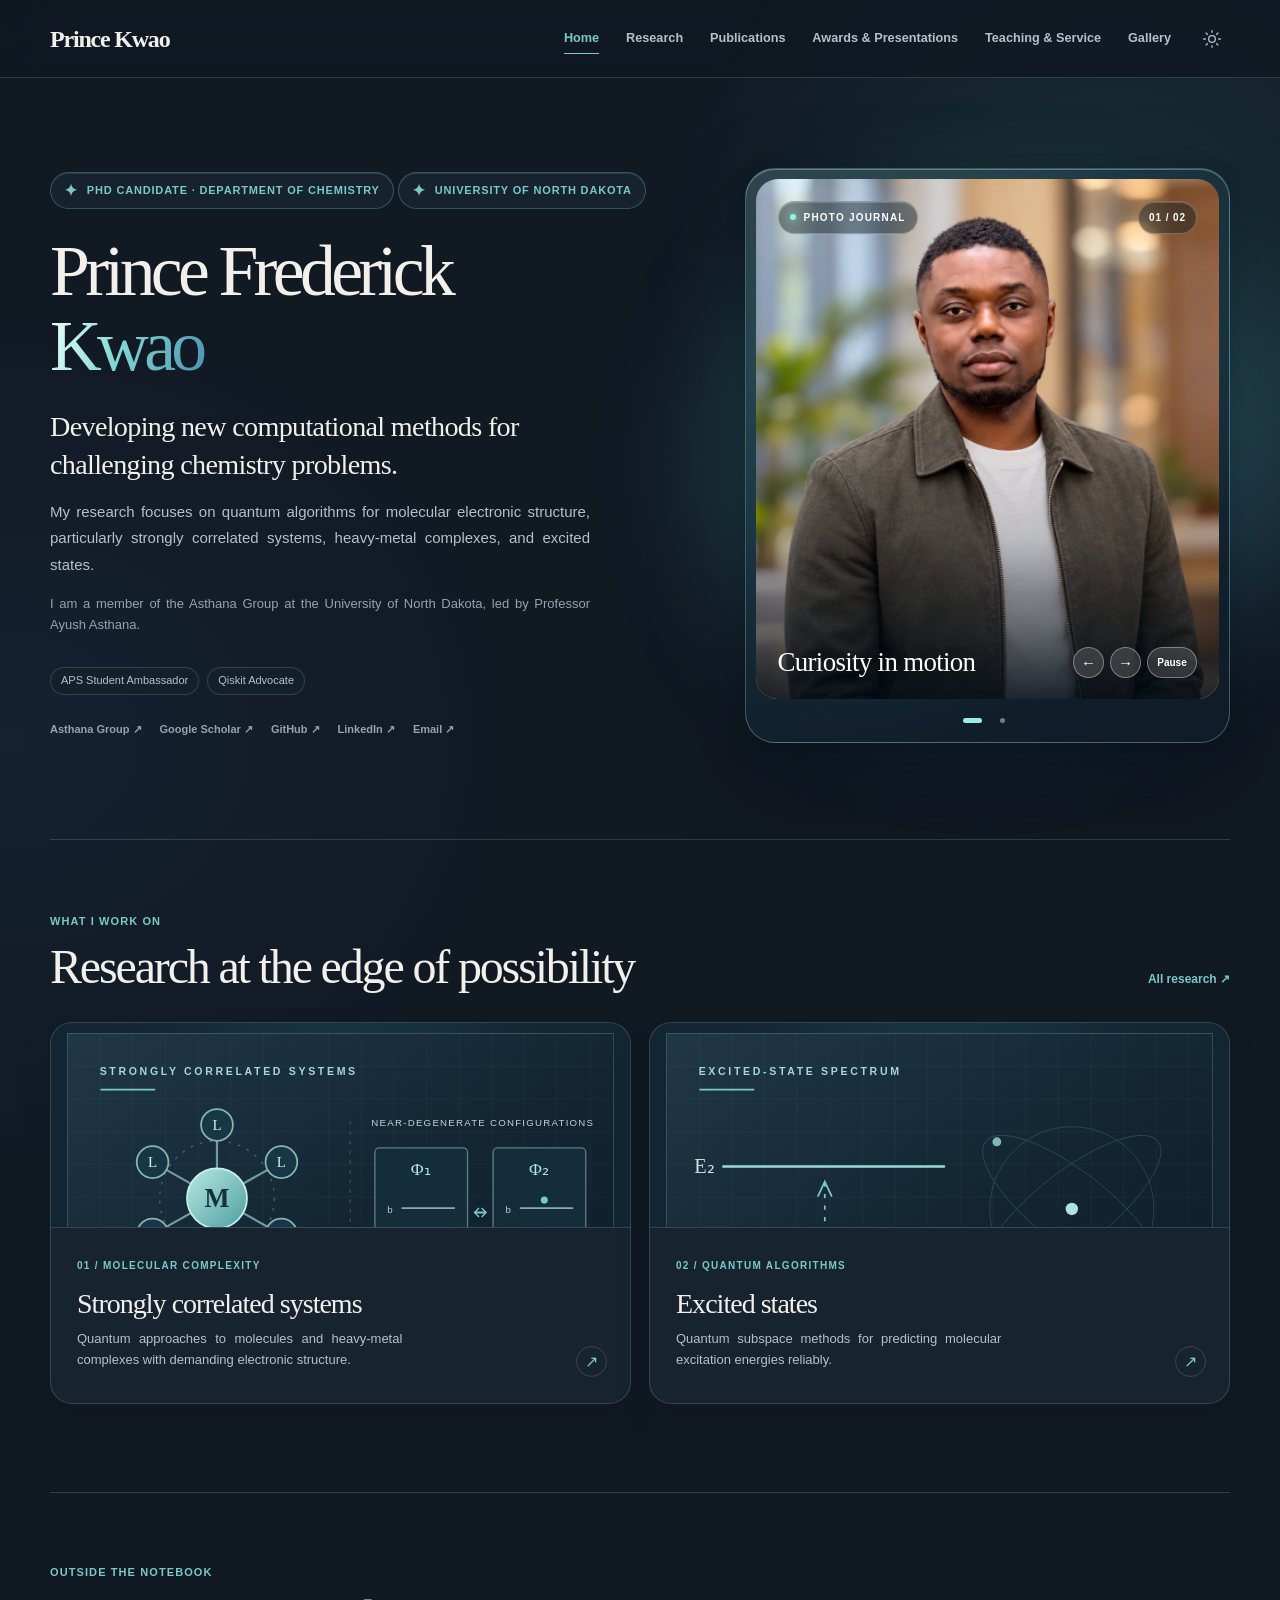
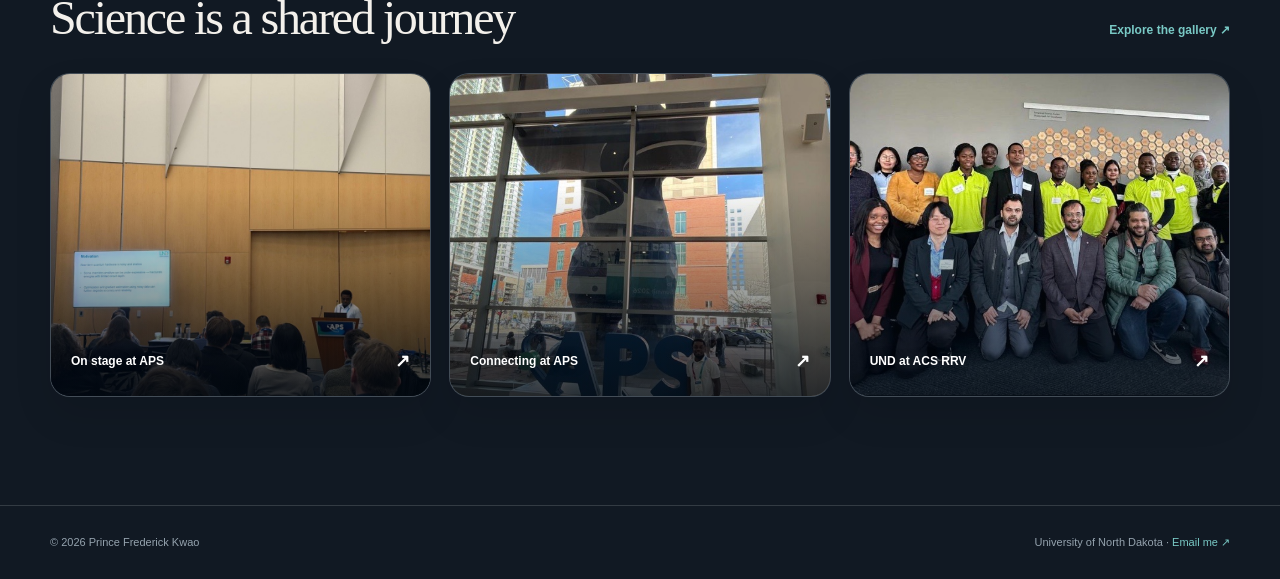
==== commit 4ea54a61: "save" ====
--- a/index.html
+++ b/index.html
@@ -38,24 +38,11 @@
   <main id="main">
     <section class="home-hero" aria-labelledby="hero-title">
       <div class="container home-hero-grid">
-        <div class="home-hero-copy">
+        <div class="home-hero-intro">
           <p class="home-intro-label"><span class="home-intro-spark" aria-hidden="true">✦</span> PhD Candidate · Department of Chemistry</p>
           <p class="home-intro-label"><span class="home-intro-spark" aria-hidden="true">✦</span> University of North Dakota</p>
           <h1 id="hero-title"><span>Prince Frederick</span><span class="home-name-accent">Kwao</span></h1>
           <p class="home-hero-lead">Developing new computational methods for challenging chemistry problems.</p>
-          <p class="home-hero-summary">My research focuses on quantum algorithms for molecular electronic structure, particularly strongly correlated systems, heavy-metal complexes, and excited states.</p>
-          <p class="home-hero-affiliation">I am a member of the Asthana Group at the University of North Dakota, led by Professor Ayush Asthana.</p>
-
-          <div class="home-credentials" aria-label="Professional roles">
-            <span>APS Student Ambassador</span><span>Qiskit Advocate</span>
-          </div>
-          <div class="home-social" aria-label="Professional links">
-            <a href="https://theasthanagroup.com/" target="_blank" rel="noopener noreferrer">Asthana Group ↗</a>
-            <a href="https://scholar.google.com/citations?user=Vb4avzoAAAAJ" target="_blank" rel="noopener noreferrer">Google Scholar ↗</a>
-            <a href="https://github.com/princekfred" target="_blank" rel="noopener noreferrer">GitHub ↗</a>
-            <a href="https://www.linkedin.com/in/princekfred/" target="_blank" rel="noopener noreferrer">LinkedIn ↗</a>
-            <a href="mailto:prince.kwao@und.edu">Email ↗</a>
-          </div>
         </div>
 
         <div class="home-visual">
@@ -85,6 +72,22 @@
               <button type="button" data-slide-dot aria-label="Show portrait in olive jacket" aria-current="true"><span></span></button>
               <button type="button" data-slide-dot aria-label="Show academic recognition photo"><span></span></button>
             </div>
+          </div>
+        </div>
+
+        <div class="home-hero-details">
+          <p class="home-hero-summary">My research focuses on quantum algorithms for molecular electronic structure, particularly strongly correlated systems, heavy-metal complexes, and excited states.</p>
+          <p class="home-hero-affiliation">I am a member of the Asthana Group at the University of North Dakota, led by Professor Ayush Asthana.</p>
+
+          <div class="home-credentials" aria-label="Professional roles">
+            <span>APS Student Ambassador</span><span>Qiskit Advocate</span>
+          </div>
+          <div class="home-social" aria-label="Professional links">
+            <a href="https://theasthanagroup.com/" target="_blank" rel="noopener noreferrer">Asthana Group ↗</a>
+            <a href="https://scholar.google.com/citations?user=Vb4avzoAAAAJ" target="_blank" rel="noopener noreferrer">Google Scholar ↗</a>
+            <a href="https://github.com/princekfred" target="_blank" rel="noopener noreferrer">GitHub ↗</a>
+            <a href="https://www.linkedin.com/in/princekfred/" target="_blank" rel="noopener noreferrer">LinkedIn ↗</a>
+            <a href="mailto:prince.kwao@und.edu">Email ↗</a>
           </div>
         </div>
       </div>
--- a/styles.css
+++ b/styles.css
@@ -31,7 +31,7 @@
 a { color: inherit; text-decoration: none; }
 button { font: inherit; }
 img { display: block; max-width: 100%; }
-h1, h2, h3, p { overflow-wrap: break-word; }
+h1, h2, h3, p { overflow-wrap: normal; word-break: normal; -webkit-hyphens: none; hyphens: none; }
 h1, h2, h3 { text-wrap: balance; }
 :where(a,button):focus-visible { outline: 2px solid var(--accent); outline-offset: 5px; }
 ::selection { background: var(--accent); color: var(--accent-ink); }
@@ -39,7 +39,7 @@
 .skip-link { position: fixed; top: -100px; left: 16px; padding: 8px 13px; background: var(--accent); color: var(--accent-ink); z-index: 50; }
 .skip-link:focus { top: 14px; }
 
-/* Top navigation deliberately stays visible, including on mobile. */
+/* Shared sticky header and navigation. */
 .site-header { position: sticky; z-index: 20; top: 0; border-bottom: 1px solid var(--border); background: var(--bg); }
 @supports (backdrop-filter: blur(12px)) { .site-header { background: color-mix(in srgb, var(--bg) 95%, transparent); backdrop-filter: blur(12px); } }
 .header-inner { min-height: 77px; display: flex; align-items: center; gap: 22px; }
@@ -66,7 +66,6 @@
 .teaching-list p:not(.eyebrow) {
   text-align: justify;
   text-justify: inter-word;
-  hyphens: auto;
 }
 
 /* Home profile */
@@ -254,8 +253,10 @@
 .home-page .site-name { letter-spacing: -.05em; }
 .home-hero { position: relative; isolation: isolate; overflow: hidden; padding: clamp(62px, 7vw, 106px) 0 96px; }
 .home-hero::before { content: ""; position: absolute; z-index: -1; width: 570px; height: 570px; right: -170px; top: 10%; border-radius: 50%; background: radial-gradient(circle, rgba(78, 184, 180, .18), transparent 66%); filter: blur(25px); pointer-events: none; }
-.home-hero-grid { display: grid; grid-template-columns: minmax(0, 1.12fr) minmax(0, .88fr); align-items: center; gap: clamp(44px, 6vw, 88px); }
-.home-hero-copy { position: relative; z-index: 1; min-width: 0; }
+.home-hero-grid { display: grid; grid-template-columns: minmax(0, 1.12fr) minmax(0, .88fr); grid-template-areas: "intro visual" "details visual"; column-gap: clamp(44px, 6vw, 88px); row-gap: 0; }
+.home-hero-intro, .home-hero-details { position: relative; z-index: 1; min-width: 0; }
+.home-hero-intro { grid-area: intro; align-self: end; }
+.home-hero-details { grid-area: details; align-self: start; }
 .home-intro-label { display: inline-flex; align-items: center; gap: 9px; margin: 0 0 25px; padding: 8px 13px; border: 1px solid color-mix(in srgb, var(--accent) 31%, transparent); border-radius: 999px; background: color-mix(in srgb, var(--panel) 78%, transparent); color: var(--accent); font-size: 11px; font-weight: 700; letter-spacing: .075em; text-transform: uppercase; box-shadow: inset 0 1px rgba(255,255,255,.11); }
 .home-intro-spark { color: var(--accent); font-size: 16px; line-height: 1; }
 .home-hero h1 { margin: 0 0 25px; font: 400 clamp(55px, 5.6vw, 78px)/1.035 var(--serif); letter-spacing: -.065em; }
@@ -279,7 +280,7 @@
 .home-social a { color: var(--subtle); font-size: 11px; font-weight: 700; transition: color .2s ease; }
 .home-social a:hover { color: var(--accent); }
 
-.home-visual { position: relative; width: 100%; min-width: 0; max-width: 500px; justify-self: end; }
+.home-visual { position: relative; grid-area: visual; align-self: center; width: 100%; min-width: 0; max-width: 500px; justify-self: end; }
 .home-visual-glow { position: absolute; inset: 8% -7% 4%; z-index: -1; border-radius: 48%; background: linear-gradient(140deg, rgba(85, 207, 196, .29), rgba(53, 91, 145, .27)); filter: blur(54px); animation: home-glow 9s ease-in-out infinite alternate; }
 .home-picture-frame { position: relative; padding: 10px 10px 0; border: 1px solid rgba(183, 246, 241, .28); border-radius: 30px; background: linear-gradient(145deg, rgba(179, 255, 248, .18), rgba(35, 71, 88, .38) 30%, rgba(16, 29, 41, .89) 80%); box-shadow: inset 0 1px rgba(255,255,255,.28), 0 35px 90px rgba(0, 8, 20, .36), 0 4px 20px rgba(0,0,0,.16); }
 .home-picture-stage { position: relative; isolation: isolate; aspect-ratio: 0.89; overflow: hidden; border-radius: 22px; background: #18303c; }
@@ -287,8 +288,6 @@
 .home-slide { position: absolute; inset: 0; margin: 0; opacity: 0; visibility: hidden; transition: opacity .9s ease, visibility .9s ease; }
 .home-slide.is-active { opacity: 1; visibility: visible; }
 .home-slide img { width: 100%; height: 100%; object-fit: cover; object-position: center 34%; }
-.home-slide:nth-child(3) img { object-position: center 42%; }
-.home-slide:nth-child(4) img { object-position: center 40%; }
 .home-slide.is-active img { animation: home-photo-pan 7s ease-out both; }
 .home-picture-top, .home-picture-bottom { position: absolute; right: 22px; left: 22px; z-index: 2; display: flex; align-items: center; justify-content: space-between; gap: 14px; }
 .home-picture-top { top: 22px; }
@@ -347,15 +346,17 @@
 
 @media (max-width: 950px) {
   .home-hero { padding-top: 64px; padding-bottom: 80px; }
-  .home-hero-grid { gap: 36px; }
+  .home-hero-grid { column-gap: 36px; }
   .home-hero h1 { font-size: clamp(49px, 5.7vw, 66px); }
   .home-picture-bottom { align-items: start; flex-direction: column; }
 }
 @media (max-width: 760px) {
-  .home-hero-grid { grid-template-columns: 1fr; gap: 52px; }
-  .home-hero-copy { max-width: 660px; }
+  .home-hero-grid { grid-template-columns: 1fr; grid-template-areas: "intro" "visual" "details"; column-gap: 0; row-gap: 0; }
+  .home-hero-intro, .home-hero-details { align-self: auto; }
   .home-hero h1 { font-size: clamp(54px, 9vw, 76px); }
-  .home-visual { max-width: 550px; justify-self: center; }
+  .home-visual { max-width: 550px; justify-self: center; margin-top: 26px; }
+  .home-hero-details { margin-top: 28px; }
+  .home-picture-stage { height: clamp(230px, 34svh, 340px); aspect-ratio: auto; }
   .home-picture-bottom { flex-direction: row; align-items: end; }
   .home-research-grid { grid-template-columns: 1fr; }
   .home-research-art { height: 230px; }
@@ -363,24 +364,28 @@
   .home-moment-card > span { right: 12px; bottom: 11px; left: 12px; font-size: 11px; }
 }
 @media (max-width: 620px) {
-  .home-hero { padding: 47px 0 68px; }
-  .home-intro-label { margin-bottom: 22px; font-size: 10px; }
-  .home-hero h1 { font-size: clamp(46px, 10vw, 60px); margin-bottom: 20px; }
-  .home-hero-lead { font-size: 23px; }
+  .home-hero { padding: 18px 0 54px; }
+  .home-intro-label { gap: 6px; margin-bottom: 7px; padding: 5px 9px; font-size: 9px; line-height: 1.25; }
+  .home-intro-spark { font-size: 13px; }
+  .home-hero h1 { font-size: clamp(37px, 9.7vw, 50px); line-height: 1.02; margin: 3px 0 8px; letter-spacing: -.055em; }
+  .home-hero-lead { font-size: 18px; line-height: 1.28; margin-bottom: 0; }
   .home-hero-summary { font-size: 14px; }
   .home-hero-actions { margin-top: 26px; }
   .home-button { min-height: 46px; }
   .home-social { gap: 10px 16px; }
-  .home-hero-grid { gap: 42px; }
+  .home-visual { margin-top: 15px; }
+  .home-hero-details { margin-top: 22px; }
   .home-picture-frame { border-radius: 23px; padding: 7px 7px 0; }
-  .home-picture-stage { border-radius: 17px; }
+  .home-picture-stage { height: clamp(185px, 31svh, 280px); border-radius: 17px; }
+  .home-slide img { object-position: center 15%; }
+  .home-slide.is-active img { animation: none; }
   .home-picture-top { top: 13px; right: 13px; left: 13px; }
   .home-picture-bottom { right: 15px; bottom: 16px; left: 15px; align-items: start; flex-direction: column; }
   .home-picture-caption { font-size: 21px; }
   .home-picture-controls { gap: 4px; }
   .home-picture-controls button { width: 42px; height: 42px; }
   .home-picture-controls .home-motion-toggle { min-width: 62px; }
-  .home-slide-dots { min-height: 51px; gap: 0; }
+  .home-slide-dots { min-height: 44px; gap: 0; }
   .home-slide-dots button { width: 42px; height: 42px; }
   .home-research, .home-moments { padding-top: 52px; padding-bottom: 69px; }
   .home-section-heading { align-items: start; flex-direction: column; gap: 14px; }
@@ -390,8 +395,14 @@
   .home-moment-card img { aspect-ratio: 1.5; }
 }
 @media (max-width: 380px) {
-  .home-hero h1 { font-size: 43px; }
+  .home-hero h1 { font-size: 37px; }
   .home-picture-bottom { align-items: start; flex-direction: column; }
+}
+@media (max-width: 620px) and (max-height: 600px) and (orientation: portrait) {
+  .home-hero { padding-top: 12px; }
+  .home-intro-label + .home-intro-label { display: none; }
+  .home-hero-lead { font-size: 16px; line-height: 1.25; }
+  .home-visual { margin-top: 10px; }
 }
 @media (prefers-reduced-motion: reduce) {
   .home-visual-glow, .home-slide.is-active img { animation: none; }
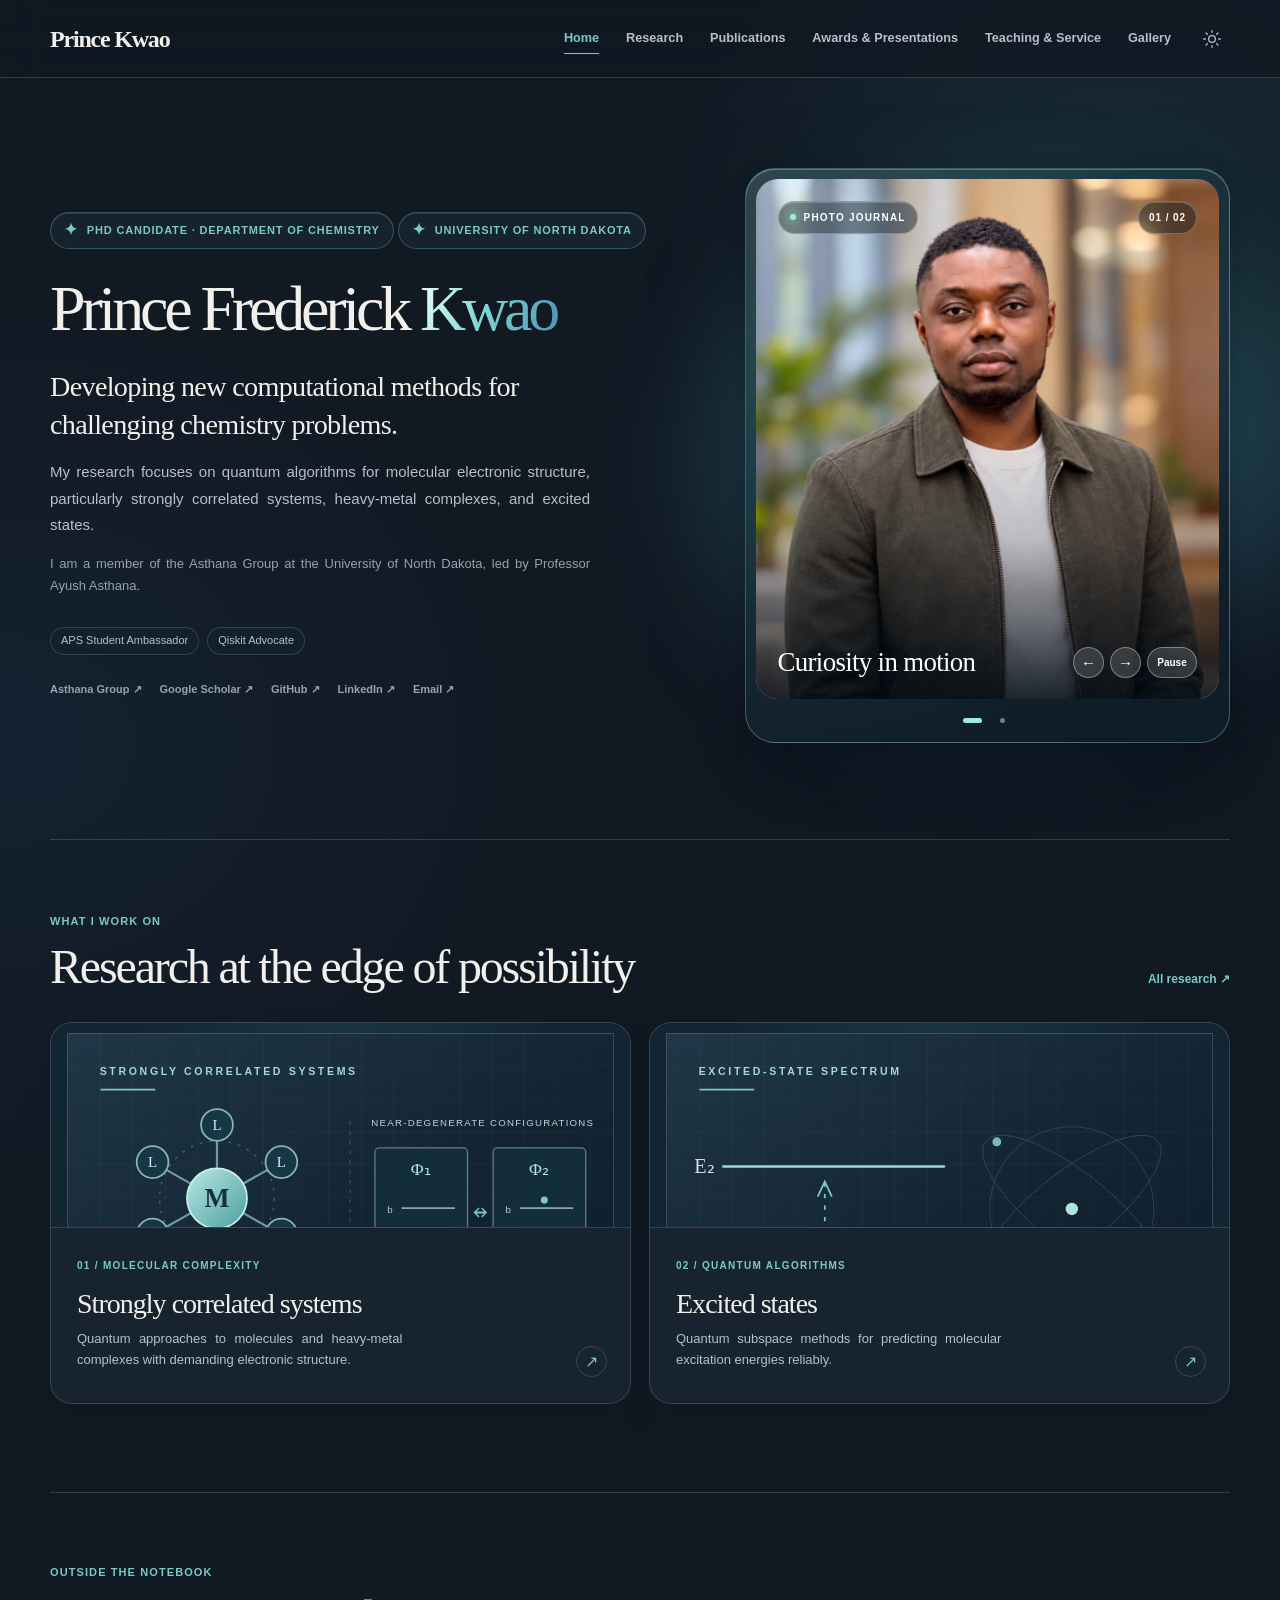
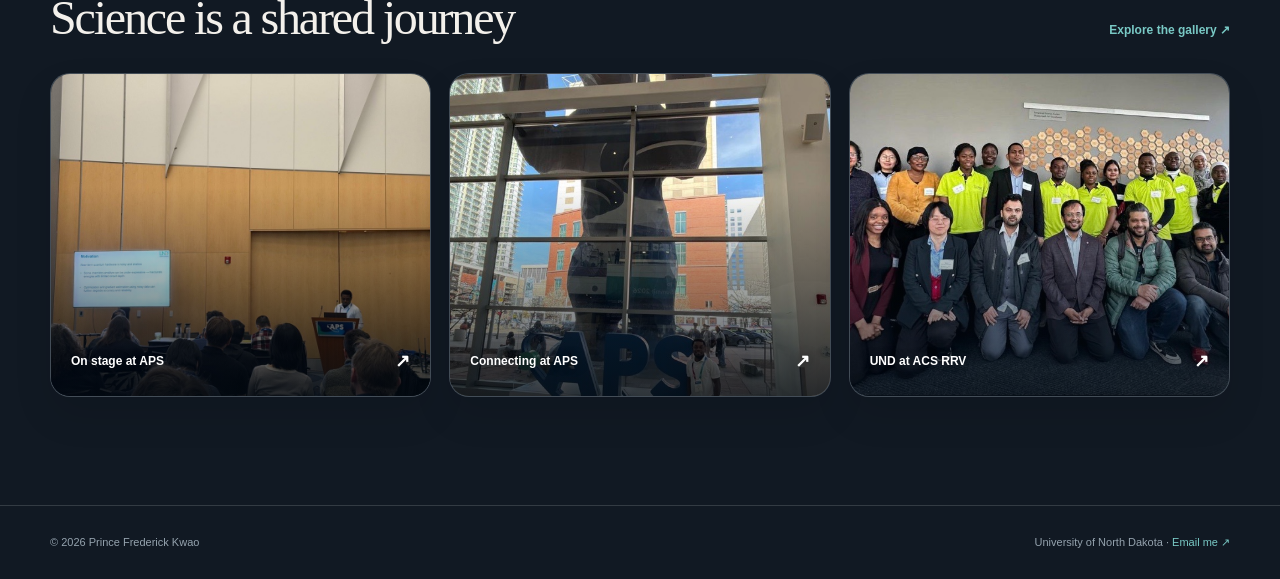
==== commit 56726600: "save" ====
--- a/index.html
+++ b/index.html
@@ -38,11 +38,29 @@
   <main id="main">
     <section class="home-hero" aria-labelledby="hero-title">
       <div class="container home-hero-grid">
-        <div class="home-hero-intro">
-          <p class="home-intro-label"><span class="home-intro-spark" aria-hidden="true">✦</span> PhD Candidate · Department of Chemistry</p>
-          <p class="home-intro-label"><span class="home-intro-spark" aria-hidden="true">✦</span> University of North Dakota</p>
-          <h1 id="hero-title"><span>Prince Frederick</span><span class="home-name-accent">Kwao</span></h1>
-          <p class="home-hero-lead">Developing new computational methods for challenging chemistry problems.</p>
+        <div class="home-hero-copy">
+          <div class="home-hero-intro">
+            <p class="home-intro-label"><span class="home-intro-spark" aria-hidden="true">✦</span> PhD Candidate · Department of Chemistry</p>
+            <p class="home-intro-label"><span class="home-intro-spark" aria-hidden="true">✦</span> University of North Dakota</p>
+            <h1 id="hero-title">Prince Frederick <span class="home-name-accent">Kwao</span></h1>
+            <p class="home-hero-lead">Developing new computational methods for challenging chemistry problems.</p>
+          </div>
+
+          <div class="home-hero-details">
+            <p class="home-hero-summary">My research focuses on quantum algorithms for molecular electronic structure, particularly strongly correlated systems, heavy-metal complexes, and excited states.</p>
+            <p class="home-hero-affiliation">I am a member of the Asthana Group at the University of North Dakota, led by Professor Ayush Asthana.</p>
+
+            <div class="home-credentials" aria-label="Professional roles">
+              <span>APS Student Ambassador</span><span>Qiskit Advocate</span>
+            </div>
+            <div class="home-social" aria-label="Professional links">
+              <a href="https://theasthanagroup.com/" target="_blank" rel="noopener noreferrer">Asthana Group ↗</a>
+              <a href="https://scholar.google.com/citations?user=Vb4avzoAAAAJ" target="_blank" rel="noopener noreferrer">Google Scholar ↗</a>
+              <a href="https://github.com/princekfred" target="_blank" rel="noopener noreferrer">GitHub ↗</a>
+              <a href="https://www.linkedin.com/in/princekfred/" target="_blank" rel="noopener noreferrer">LinkedIn ↗</a>
+              <a href="mailto:prince.kwao@und.edu">Email ↗</a>
+            </div>
+          </div>
         </div>
 
         <div class="home-visual">
@@ -72,22 +90,6 @@
               <button type="button" data-slide-dot aria-label="Show portrait in olive jacket" aria-current="true"><span></span></button>
               <button type="button" data-slide-dot aria-label="Show academic recognition photo"><span></span></button>
             </div>
-          </div>
-        </div>
-
-        <div class="home-hero-details">
-          <p class="home-hero-summary">My research focuses on quantum algorithms for molecular electronic structure, particularly strongly correlated systems, heavy-metal complexes, and excited states.</p>
-          <p class="home-hero-affiliation">I am a member of the Asthana Group at the University of North Dakota, led by Professor Ayush Asthana.</p>
-
-          <div class="home-credentials" aria-label="Professional roles">
-            <span>APS Student Ambassador</span><span>Qiskit Advocate</span>
-          </div>
-          <div class="home-social" aria-label="Professional links">
-            <a href="https://theasthanagroup.com/" target="_blank" rel="noopener noreferrer">Asthana Group ↗</a>
-            <a href="https://scholar.google.com/citations?user=Vb4avzoAAAAJ" target="_blank" rel="noopener noreferrer">Google Scholar ↗</a>
-            <a href="https://github.com/princekfred" target="_blank" rel="noopener noreferrer">GitHub ↗</a>
-            <a href="https://www.linkedin.com/in/princekfred/" target="_blank" rel="noopener noreferrer">LinkedIn ↗</a>
-            <a href="mailto:prince.kwao@und.edu">Email ↗</a>
           </div>
         </div>
       </div>
--- a/styles.css
+++ b/styles.css
@@ -253,14 +253,12 @@
 .home-page .site-name { letter-spacing: -.05em; }
 .home-hero { position: relative; isolation: isolate; overflow: hidden; padding: clamp(62px, 7vw, 106px) 0 96px; }
 .home-hero::before { content: ""; position: absolute; z-index: -1; width: 570px; height: 570px; right: -170px; top: 10%; border-radius: 50%; background: radial-gradient(circle, rgba(78, 184, 180, .18), transparent 66%); filter: blur(25px); pointer-events: none; }
-.home-hero-grid { display: grid; grid-template-columns: minmax(0, 1.12fr) minmax(0, .88fr); grid-template-areas: "intro visual" "details visual"; column-gap: clamp(44px, 6vw, 88px); row-gap: 0; }
-.home-hero-intro, .home-hero-details { position: relative; z-index: 1; min-width: 0; }
-.home-hero-intro { grid-area: intro; align-self: end; }
-.home-hero-details { grid-area: details; align-self: start; }
+.home-hero-grid { display: grid; grid-template-columns: minmax(0, 1.12fr) minmax(0, .88fr); align-items: center; gap: clamp(44px, 6vw, 88px); }
+.home-hero-copy { position: relative; z-index: 1; min-width: 0; }
+.home-hero-intro, .home-hero-details { display: contents; }
 .home-intro-label { display: inline-flex; align-items: center; gap: 9px; margin: 0 0 25px; padding: 8px 13px; border: 1px solid color-mix(in srgb, var(--accent) 31%, transparent); border-radius: 999px; background: color-mix(in srgb, var(--panel) 78%, transparent); color: var(--accent); font-size: 11px; font-weight: 700; letter-spacing: .075em; text-transform: uppercase; box-shadow: inset 0 1px rgba(255,255,255,.11); }
 .home-intro-spark { color: var(--accent); font-size: 16px; line-height: 1; }
-.home-hero h1 { margin: 0 0 25px; font: 400 clamp(55px, 5.6vw, 78px)/1.035 var(--serif); letter-spacing: -.065em; }
-.home-hero h1 > span { display: block; }
+.home-hero h1 { margin: 0 0 25px; font: 400 clamp(40px, 5.3vw, 64px)/1.08 var(--serif); letter-spacing: -.065em; white-space: nowrap; }
 .home-name-accent { width: fit-content; padding-right: .08em; background: linear-gradient(110deg, #e7fffa 4%, #85dad5 43%, #488eaf 100%); color: transparent; -webkit-background-clip: text; background-clip: text; }
 .home-hero-lead { max-width: 540px; margin: 0 0 15px; font: 400 clamp(22px, 2.2vw, 29px)/1.35 var(--serif); letter-spacing: -.024em; color: var(--text); }
 .home-hero-summary { max-width: 540px; margin: 0; color: var(--muted); font-size: 15px; line-height: 1.78; }
@@ -280,7 +278,7 @@
 .home-social a { color: var(--subtle); font-size: 11px; font-weight: 700; transition: color .2s ease; }
 .home-social a:hover { color: var(--accent); }
 
-.home-visual { position: relative; grid-area: visual; align-self: center; width: 100%; min-width: 0; max-width: 500px; justify-self: end; }
+.home-visual { position: relative; width: 100%; min-width: 0; max-width: 500px; justify-self: end; }
 .home-visual-glow { position: absolute; inset: 8% -7% 4%; z-index: -1; border-radius: 48%; background: linear-gradient(140deg, rgba(85, 207, 196, .29), rgba(53, 91, 145, .27)); filter: blur(54px); animation: home-glow 9s ease-in-out infinite alternate; }
 .home-picture-frame { position: relative; padding: 10px 10px 0; border: 1px solid rgba(183, 246, 241, .28); border-radius: 30px; background: linear-gradient(145deg, rgba(179, 255, 248, .18), rgba(35, 71, 88, .38) 30%, rgba(16, 29, 41, .89) 80%); box-shadow: inset 0 1px rgba(255,255,255,.28), 0 35px 90px rgba(0, 8, 20, .36), 0 4px 20px rgba(0,0,0,.16); }
 .home-picture-stage { position: relative; isolation: isolate; aspect-ratio: 0.89; overflow: hidden; border-radius: 22px; background: #18303c; }
@@ -346,14 +344,17 @@
 
 @media (max-width: 950px) {
   .home-hero { padding-top: 64px; padding-bottom: 80px; }
-  .home-hero-grid { column-gap: 36px; }
-  .home-hero h1 { font-size: clamp(49px, 5.7vw, 66px); }
+  .home-hero-grid { gap: 36px; }
   .home-picture-bottom { align-items: start; flex-direction: column; }
 }
 @media (max-width: 760px) {
-  .home-hero-grid { grid-template-columns: 1fr; grid-template-areas: "intro" "visual" "details"; column-gap: 0; row-gap: 0; }
-  .home-hero-intro, .home-hero-details { align-self: auto; }
-  .home-hero h1 { font-size: clamp(54px, 9vw, 76px); }
+  .home-hero-grid { grid-template-columns: 1fr; gap: 0; }
+  .home-hero-copy { display: contents; }
+  .home-hero-intro, .home-hero-details { display: block; }
+  .home-hero-intro { grid-row: 1; }
+  .home-visual { grid-row: 2; }
+  .home-hero-details { grid-row: 3; }
+  .home-hero h1 { font-size: min(9.4vw, 50px); }
   .home-visual { max-width: 550px; justify-self: center; margin-top: 26px; }
   .home-hero-details { margin-top: 28px; }
   .home-picture-stage { height: clamp(230px, 34svh, 340px); aspect-ratio: auto; }
@@ -367,7 +368,7 @@
   .home-hero { padding: 18px 0 54px; }
   .home-intro-label { gap: 6px; margin-bottom: 7px; padding: 5px 9px; font-size: 9px; line-height: 1.25; }
   .home-intro-spark { font-size: 13px; }
-  .home-hero h1 { font-size: clamp(37px, 9.7vw, 50px); line-height: 1.02; margin: 3px 0 8px; letter-spacing: -.055em; }
+  .home-hero h1 { line-height: 1.02; margin: 3px 0 8px; letter-spacing: -.055em; }
   .home-hero-lead { font-size: 18px; line-height: 1.28; margin-bottom: 0; }
   .home-hero-summary { font-size: 14px; }
   .home-hero-actions { margin-top: 26px; }
@@ -395,7 +396,6 @@
   .home-moment-card img { aspect-ratio: 1.5; }
 }
 @media (max-width: 380px) {
-  .home-hero h1 { font-size: 37px; }
   .home-picture-bottom { align-items: start; flex-direction: column; }
 }
 @media (max-width: 620px) and (max-height: 600px) and (orientation: portrait) {
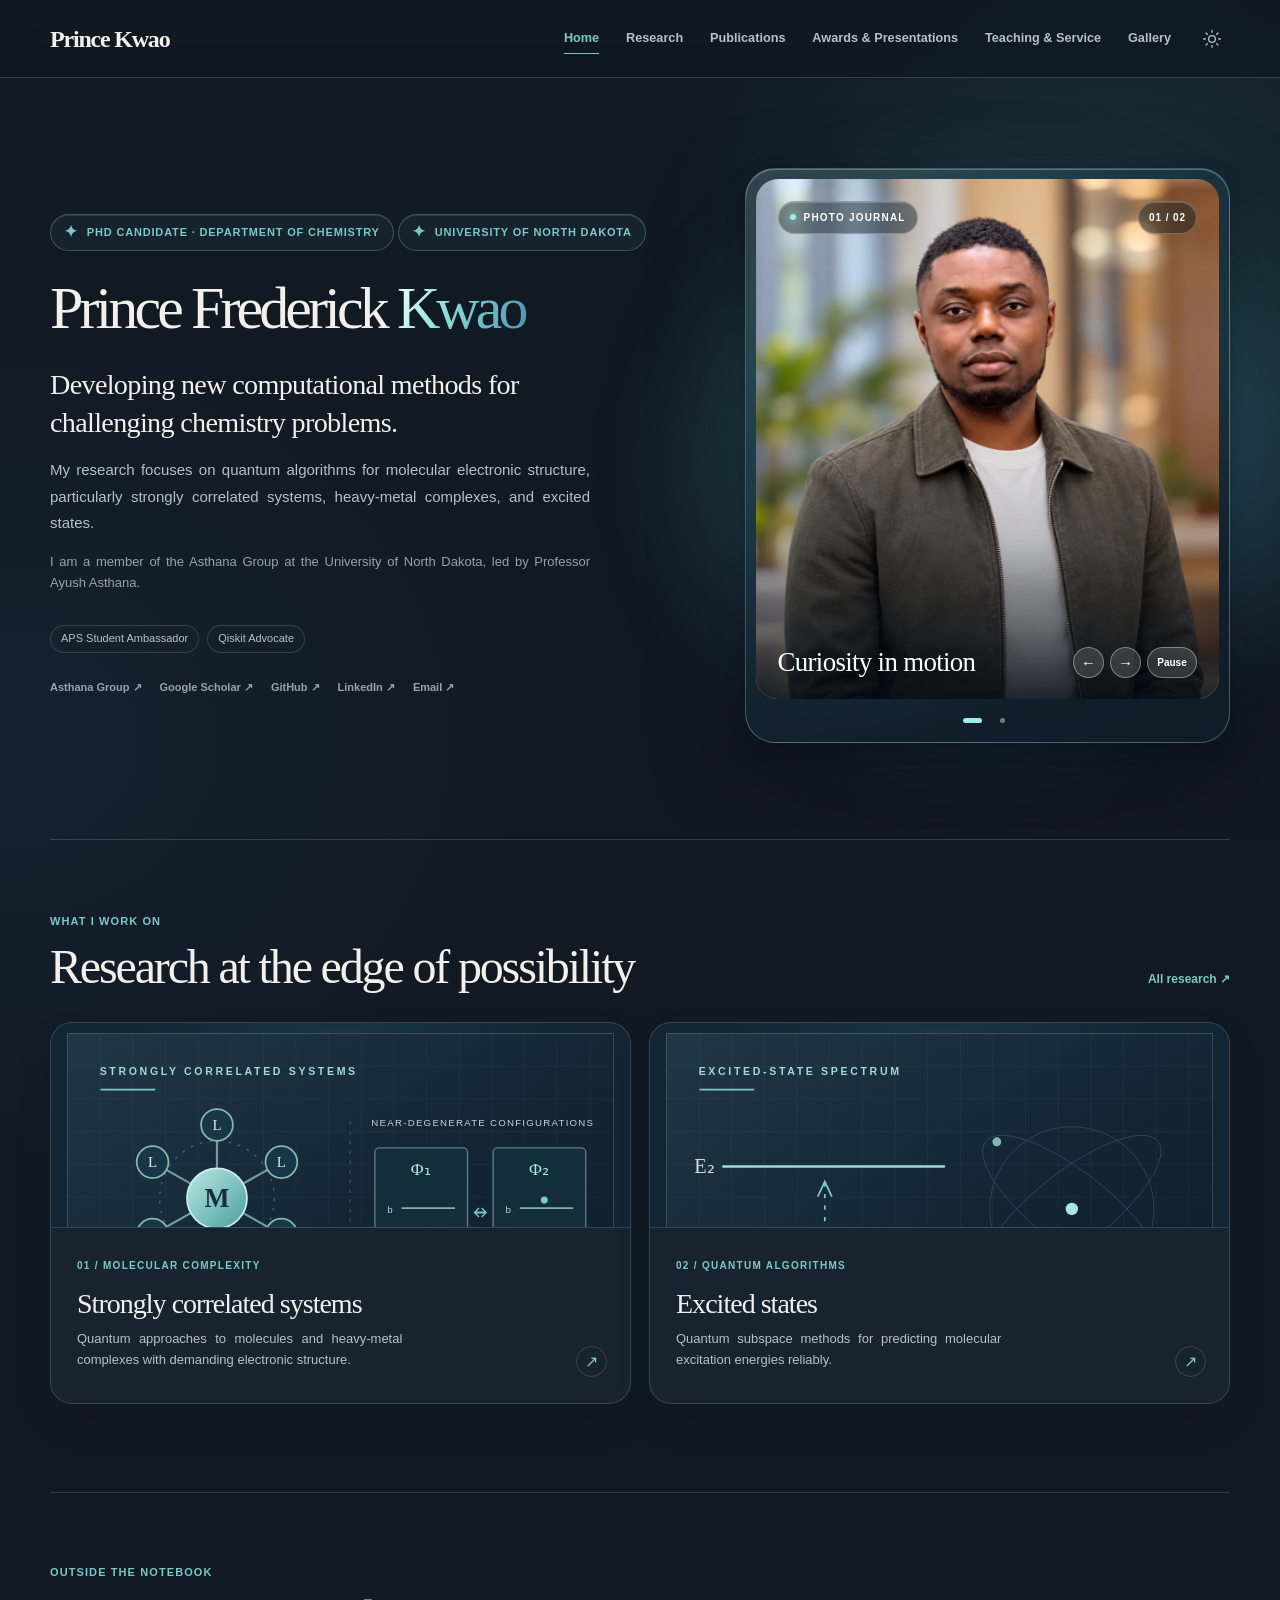
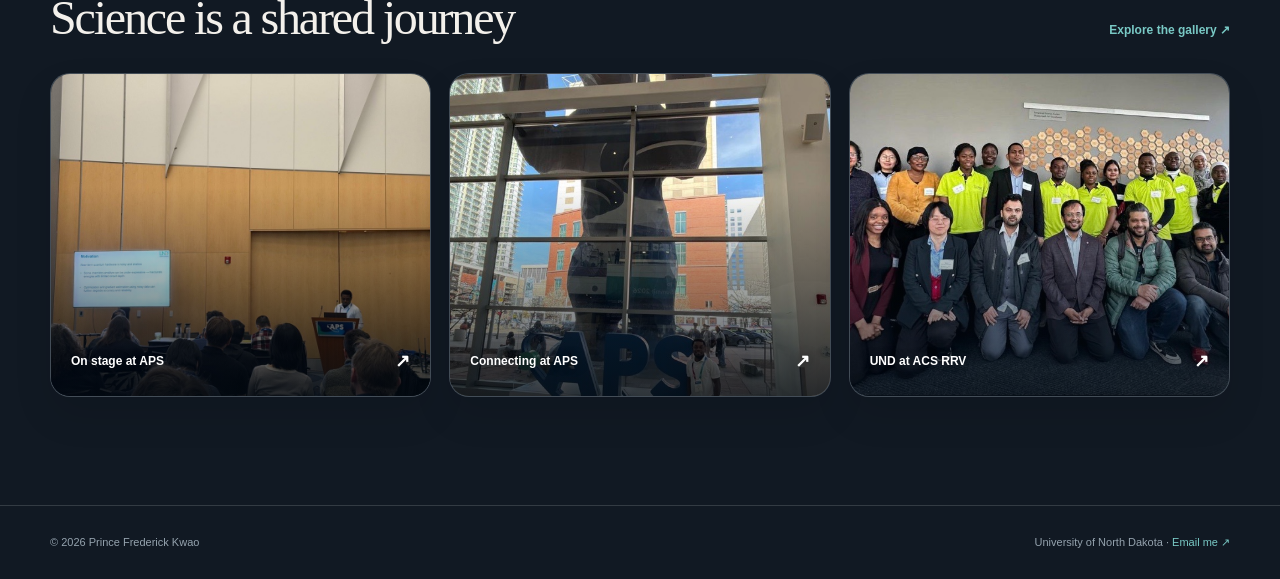
==== commit d5eafe29: "Save" ====
--- a/index.html
+++ b/index.html
@@ -11,7 +11,7 @@
   <meta property="og:description" content="Prince Frederick Kwao studies quantum algorithms for strongly correlated molecules, heavy-metal complexes, and excited states at the University of North Dakota.">
   <meta property="og:image" content="assets/hpg-home.jpg">
   <link rel="icon" type="image/svg+xml" href="assets/ini.svg">
-  <link rel="stylesheet" href="styles.css">
+  <link rel="stylesheet" href="styles.css?v=20261020-2">
   <script src="script.js" defer></script>
   <title>Prince Kwao | PhD Candidate</title>
 </head>
--- a/styles.css
+++ b/styles.css
@@ -258,7 +258,7 @@
 .home-hero-intro, .home-hero-details { display: contents; }
 .home-intro-label { display: inline-flex; align-items: center; gap: 9px; margin: 0 0 25px; padding: 8px 13px; border: 1px solid color-mix(in srgb, var(--accent) 31%, transparent); border-radius: 999px; background: color-mix(in srgb, var(--panel) 78%, transparent); color: var(--accent); font-size: 11px; font-weight: 700; letter-spacing: .075em; text-transform: uppercase; box-shadow: inset 0 1px rgba(255,255,255,.11); }
 .home-intro-spark { color: var(--accent); font-size: 16px; line-height: 1; }
-.home-hero h1 { margin: 0 0 25px; font: 400 clamp(40px, 5.3vw, 64px)/1.08 var(--serif); letter-spacing: -.065em; white-space: nowrap; }
+.home-hero h1 { margin: 0 0 25px; font: 400 clamp(36px, 5vw, 60px)/1.08 var(--serif); letter-spacing: -.065em; white-space: nowrap; text-wrap: nowrap; }
 .home-name-accent { width: fit-content; padding-right: .08em; background: linear-gradient(110deg, #e7fffa 4%, #85dad5 43%, #488eaf 100%); color: transparent; -webkit-background-clip: text; background-clip: text; }
 .home-hero-lead { max-width: 540px; margin: 0 0 15px; font: 400 clamp(22px, 2.2vw, 29px)/1.35 var(--serif); letter-spacing: -.024em; color: var(--text); }
 .home-hero-summary { max-width: 540px; margin: 0; color: var(--muted); font-size: 15px; line-height: 1.78; }
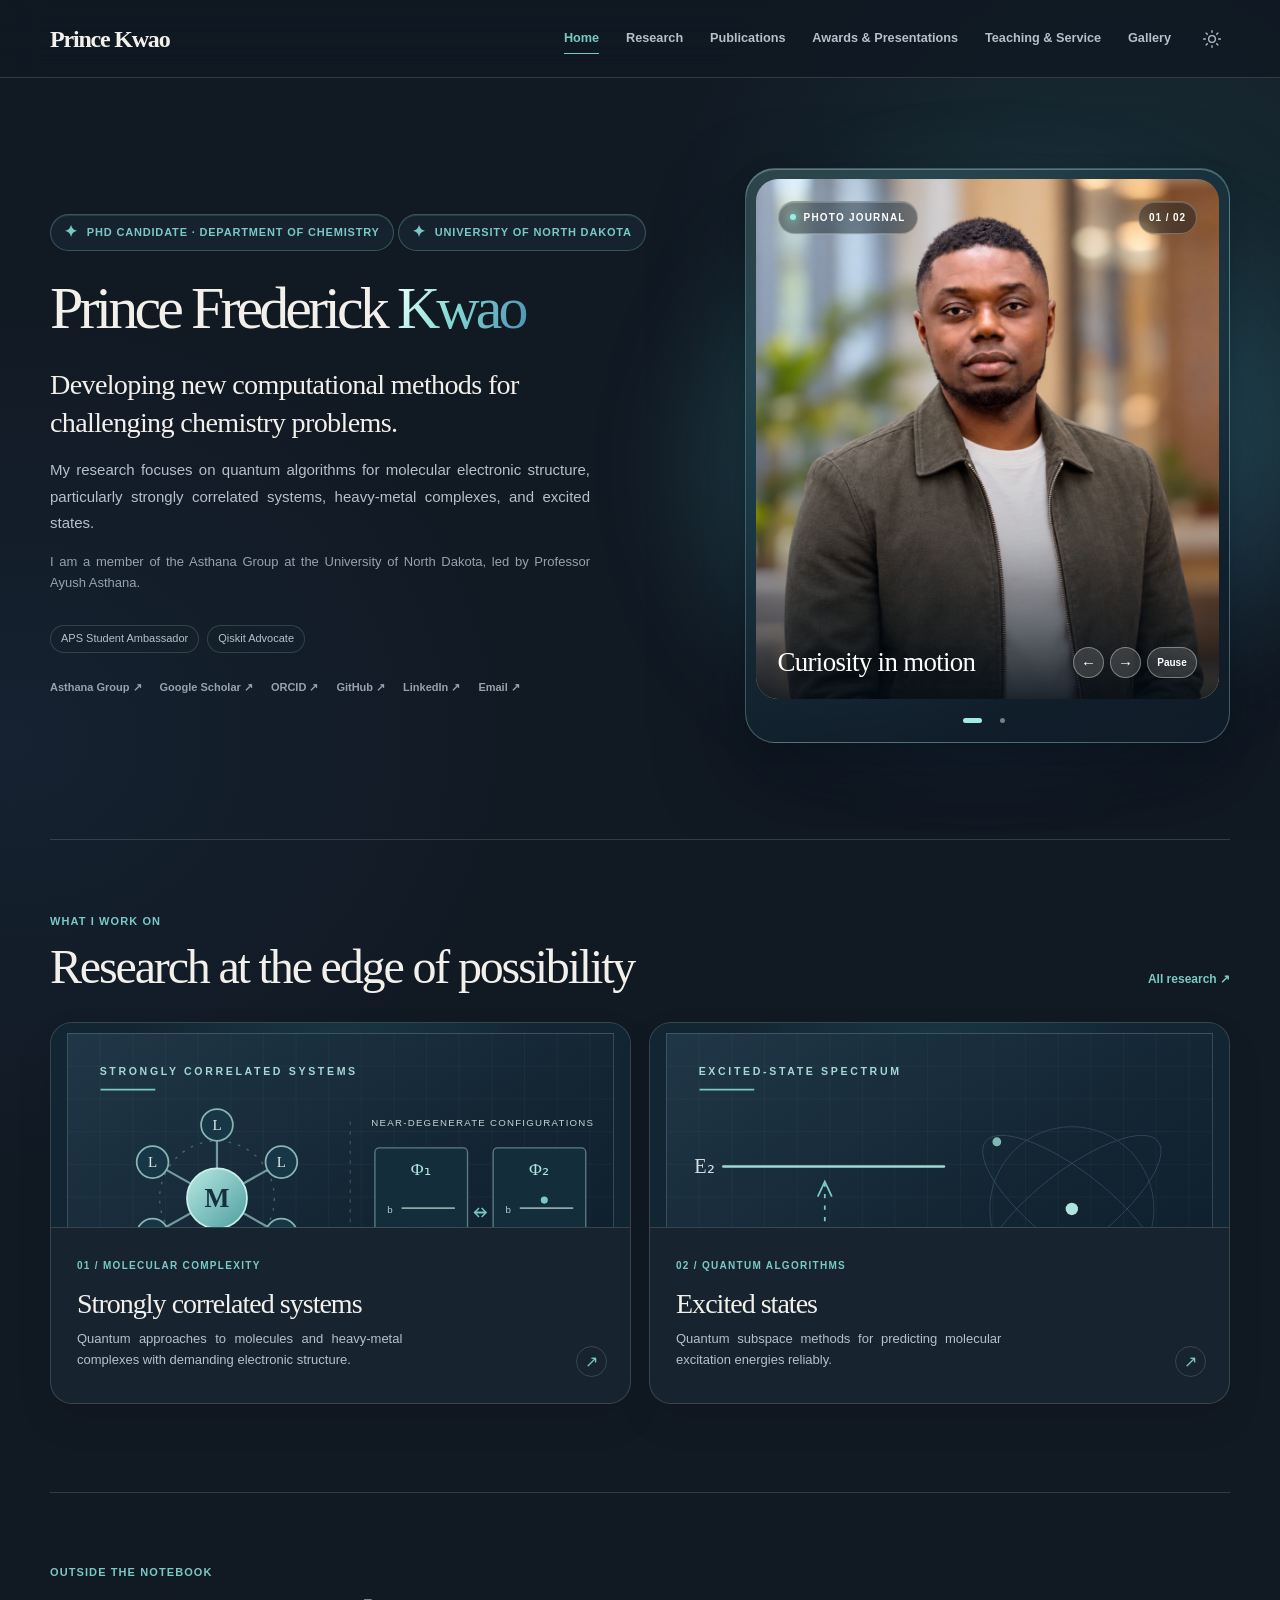
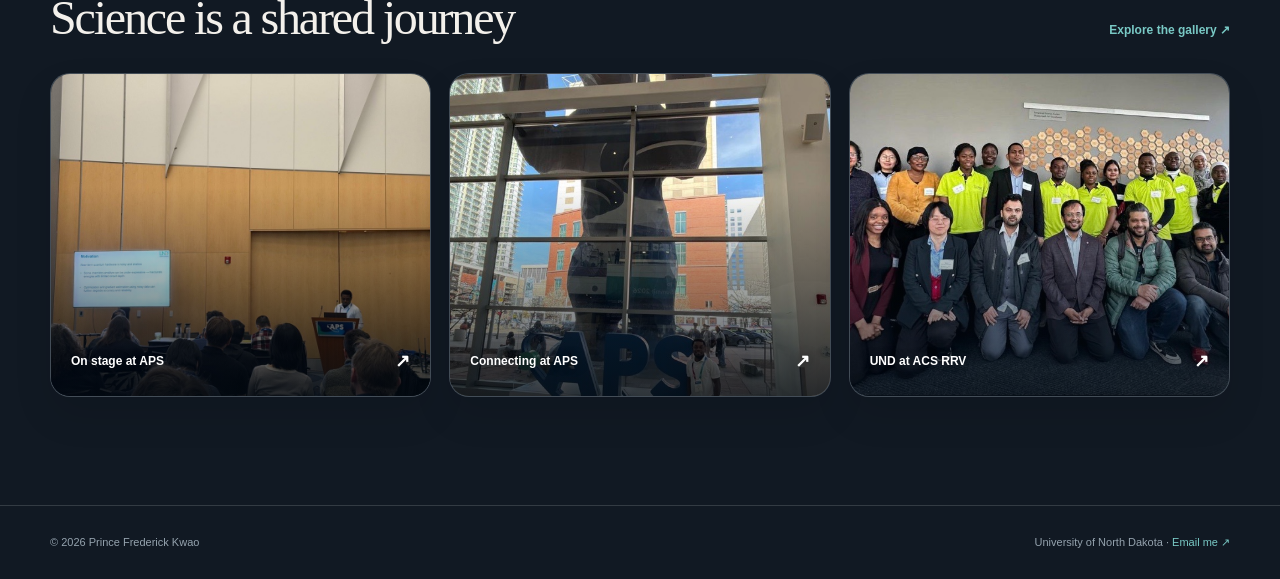
==== commit b5f6418e: "Save" ====
--- a/index.html
+++ b/index.html
@@ -56,6 +56,7 @@
             <div class="home-social" aria-label="Professional links">
               <a href="https://theasthanagroup.com/" target="_blank" rel="noopener noreferrer">Asthana Group ↗</a>
               <a href="https://scholar.google.com/citations?user=Vb4avzoAAAAJ" target="_blank" rel="noopener noreferrer">Google Scholar ↗</a>
+              <a href="https://orcid.org/0009-0006-5995-6017" target="_blank" rel="noopener noreferrer">ORCID ↗</a>
               <a href="https://github.com/princekfred" target="_blank" rel="noopener noreferrer">GitHub ↗</a>
               <a href="https://www.linkedin.com/in/princekfred/" target="_blank" rel="noopener noreferrer">LinkedIn ↗</a>
               <a href="mailto:prince.kwao@und.edu">Email ↗</a>
